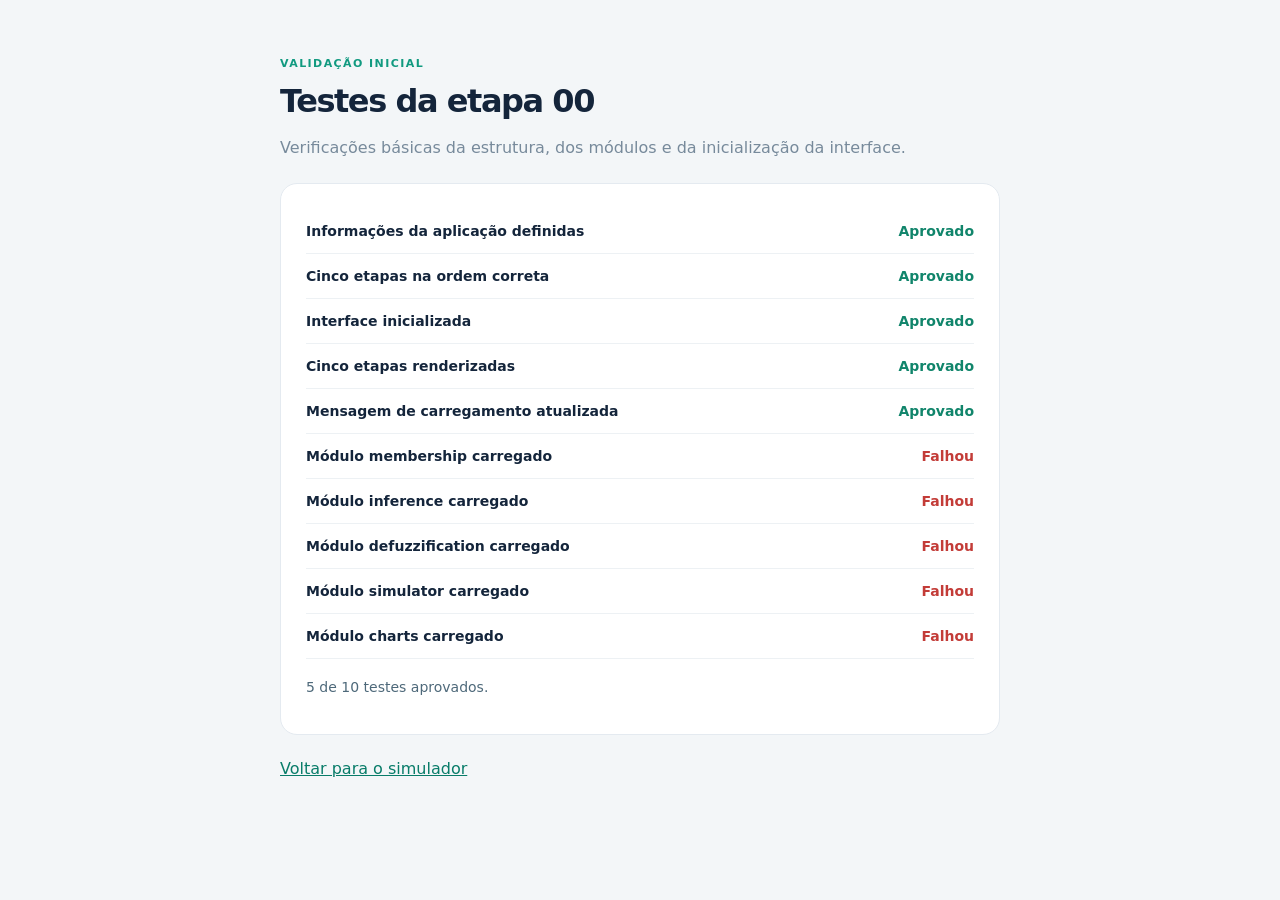
==== tests/index.html @ 95a12208 "Implementação etapas iniciais" ====
<!DOCTYPE html>
<html lang="pt-BR">
  <head>
    <meta charset="UTF-8" />
    <meta name="viewport" content="width=device-width, initial-scale=1.0" />
    <title>Testes | Simulador Fuzzy Mamdani</title>
    <link rel="stylesheet" href="../css/style.css" />
    <script type="module" src="./tests.js"></script>
    <style>
      .test-page { max-width: 760px; margin: 52px auto; padding: 0 20px; }
      .test-header { margin-bottom: 22px; }
      .test-header p { color: #778a9b; line-height: 1.6; }
      .test-result { display: flex; justify-content: space-between; align-items: center; gap: 14px; padding: 14px 0; border-bottom: 1px solid #edf1f4; font-size: 14px; }
      .test-result span { font-weight: 700; }
      .test-pass { color: #11856b; }
      .test-fail { color: #c33c38; }
      .test-summary { margin-top: 20px; color: #4e697a; font-size: 14px; }
    </style>
  </head>
  <body>
    <main class="test-page">
      <div class="test-header">
        <span class="section-kicker">Validação inicial</span>
        <h1 style="color:#14253b;font-size:32px;margin:12px 0">Testes da etapa 00</h1>
        <p>Verificações básicas da estrutura, dos módulos e da inicialização da interface.</p>
      </div>
      <section class="panel" aria-label="Resultados dos testes">
        <div id="test-results" aria-live="polite">Executando testes...</div>
        <p id="test-summary" class="test-summary"></p>
      </section>
      <p style="margin-top:24px"><a href="../index.html" style="color:#087c69">Voltar para o simulador</a></p>
    </main>
  </body>
</html>
---- css/style.css ----
:root {
  font-family: Inter, ui-sans-serif, system-ui, -apple-system, BlinkMacSystemFont, "Segoe UI", sans-serif;
  color: #14253b;
  background: #f3f6f8;
  font-synthesis: none;
  text-rendering: optimizeLegibility;
}

* { box-sizing: border-box; }
body { margin: 0; }

.app-shell {
  max-width: 1216px;
  min-height: 100vh;
  margin: 0 auto;
  padding: 0 32px;
}

.topbar, .brand, .section-heading, .panel-header, .footer {
  display: flex;
  align-items: center;
  justify-content: space-between;
}

.topbar { min-height: 94px; gap: 20px; }
.brand { justify-content: flex-start; gap: 12px; }
.brand-mark {
  width: 46px;
  height: 46px;
  display: grid;
  place-items: center;
  border-radius: 14px;
  background: #e0f5f0;
  color: #0a8c73;
}
.brand-mark svg { width: 26px; }
.brand-text { display: grid; gap: 2px; }
.brand-text strong { font-size: 17px; letter-spacing: -0.03em; }
.brand-text span, .course-label { color: #697c8e; font-size: 13px; }
.course-label { font-weight: 600; }
.course-label span { padding: 0 6px; }

.hero {
  display: grid;
  grid-template-columns: minmax(0, 1fr) 238px;
  gap: 40px;
  align-items: center;
  position: relative;
  overflow: hidden;
  padding: 53px 56px;
  border-radius: 22px;
  background: radial-gradient(circle at 80% 7%, #1d626d 0, transparent 42%), linear-gradient(125deg, #10273e, #17394b 65%, #1a5256);
  color: #fff;
}
.hero::after {
  content: "";
  position: absolute;
  width: 250px;
  height: 250px;
  border: 1px solid #ffffff13;
  border-radius: 50%;
  right: -72px;
  bottom: -168px;
  pointer-events: none;
}
.hero-content, .hero-status { position: relative; z-index: 1; }
.eyebrow, .section-kicker {
  font-size: 11px;
  font-weight: 800;
  letter-spacing: .13em;
  text-transform: uppercase;
}
.eyebrow { color: #75dbcb; }
h1 { max-width: 670px; margin: 18px 0 16px; font-size: clamp(28px, 3.5vw, 42px); font-weight: 750; line-height: 1.14; letter-spacing: -.045em; }
.hero-content > p { max-width: 650px; margin: 0; color: #c2d6de; font-size: 15px; line-height: 1.75; }
.hero-tags { display: flex; flex-wrap: wrap; gap: 10px; margin-top: 26px; }
.hero-tags span { border: 1px solid #ffffff2a; background: #ffffff0a; padding: 8px 12px; border-radius: 40px; font-size: 12px; font-weight: 600; }
.hero-status { display: grid; justify-items: start; gap: 5px; padding: 22px; border: 1px solid #ffffff35; border-radius: 17px; background: #ffffff0c; }
.status-caption { font-size: 11px; color: #d3e6e8; }
.status-number { font-size: 69px; line-height: 1.05; font-weight: 800; letter-spacing: -.08em; color: #7ae1c7; }
.hero-status strong { margin-top: 5px; font-size: 15px; }
.hero-status [data-app-status] { color: #c2d6de; font-size: 12px; }
.is-ready [data-app-status] { color: #90e7bf; }

.section-block { margin-top: 43px; }
.section-heading { align-items: end; gap: 20px; margin-bottom: 20px; }
.section-kicker { color: #119a80; }
h2 { margin: 5px 0 0; font-size: 22px; line-height: 1.25; letter-spacing: -.035em; }
.section-heading p { color: #778a9b; margin: 0 0 2px; font-size: 13px; }
.workflow-grid { display: grid; grid-template-columns: repeat(5, minmax(0, 1fr)); gap: 12px; padding: 0; margin: 0; list-style: none; }
.workflow-item { min-height: 111px; padding: 17px; border: 1px solid #e4eaf0; border-radius: 14px; background: #fff; }
.workflow-number { display: inline-flex; width: 26px; height: 26px; align-items: center; justify-content: center; border-radius: 8px; background: #e4f6f1; color: #06846b; font-size: 12px; font-weight: 800; }
.workflow-item strong { display: block; margin-top: 14px; font-size: 13px; }

.workspace-grid { display: grid; grid-template-columns: 1fr 1fr; gap: 18px; margin: 28px 0 36px; }
.panel { min-width: 0; padding: 25px; border: 1px solid #e4eaf0; border-radius: 17px; background: #fff; }
.panel-header { justify-content: flex-start; gap: 13px; }
.panel-icon { display: grid; width: 39px; height: 39px; place-items: center; border-radius: 12px; background: #f1f5f8; color: #637f91; font-size: 12px; font-weight: 800; }
.panel h2 { margin: 0; font-size: 17px; }
.panel-header p { margin: 4px 0 0; font-size: 12px; color: #8191a0; }
.placeholder-list { margin-top: 25px; }
.placeholder-row { display: flex; justify-content: space-between; gap: 16px; padding: 13px 0; border-bottom: 1px solid #eef1f4; font-size: 13px; }
.placeholder-row strong { font-weight: 650; }
.placeholder-row span { color: #7b8b9b; text-align: right; }
.panel-note { margin: 19px 0 0; color: #8593a0; font-size: 12px; line-height: 1.6; }
.empty-state { display: grid; align-content: center; justify-items: center; text-align: center; min-height: 218px; padding: 20px; background: #f8fafb; border: 1px dashed #d6e1e8; border-radius: 12px; margin-top: 24px; }
.empty-state-symbol { display: grid; place-items: center; width: 50px; height: 50px; margin-bottom: 10px; border-radius: 50%; background: #dff3f0; color: #0f9681; font-size: 36px; line-height: 1; }
.empty-state strong { font-size: 14px; }
.empty-state p { max-width: 290px; margin: 8px 0 0; font-size: 12px; line-height: 1.7; color: #7b8b9b; }
.panel-results { grid-column: 1 / -1; }
.result-placeholder { display: flex; align-items: center; gap: 20px; padding: 17px 3px 3px; color: #8593a0; font-size: 13px; }
.result-dash { font-size: 42px; color: #9db1bd; line-height: 1; }
.footer { border-top: 1px solid #e1e8ee; gap: 20px; padding: 22px 0 28px; color: #8b9ba8; font-size: 12px; }

@media (max-width: 900px) {
  .hero { grid-template-columns: 1fr; gap: 25px; padding: 36px; }
  .hero-status { width: min(100%, 280px); }
  .status-number { font-size: 52px; }
  .workflow-grid { grid-template-columns: repeat(3, minmax(0, 1fr)); }
}

@media (max-width: 620px) {
  .app-shell { padding: 0 16px; }
  .topbar { min-height: 78px; }
  .course-label { display: none; }
  .hero { padding: 29px 23px; border-radius: 17px; }
  .section-heading { align-items: start; flex-direction: column; gap: 8px; }
  .workflow-grid { grid-template-columns: repeat(2, minmax(0, 1fr)); }
  .workspace-grid { grid-template-columns: 1fr; }
  .panel-results { grid-column: auto; }
  .footer { flex-direction: column; align-items: flex-start; gap: 6px; }
}
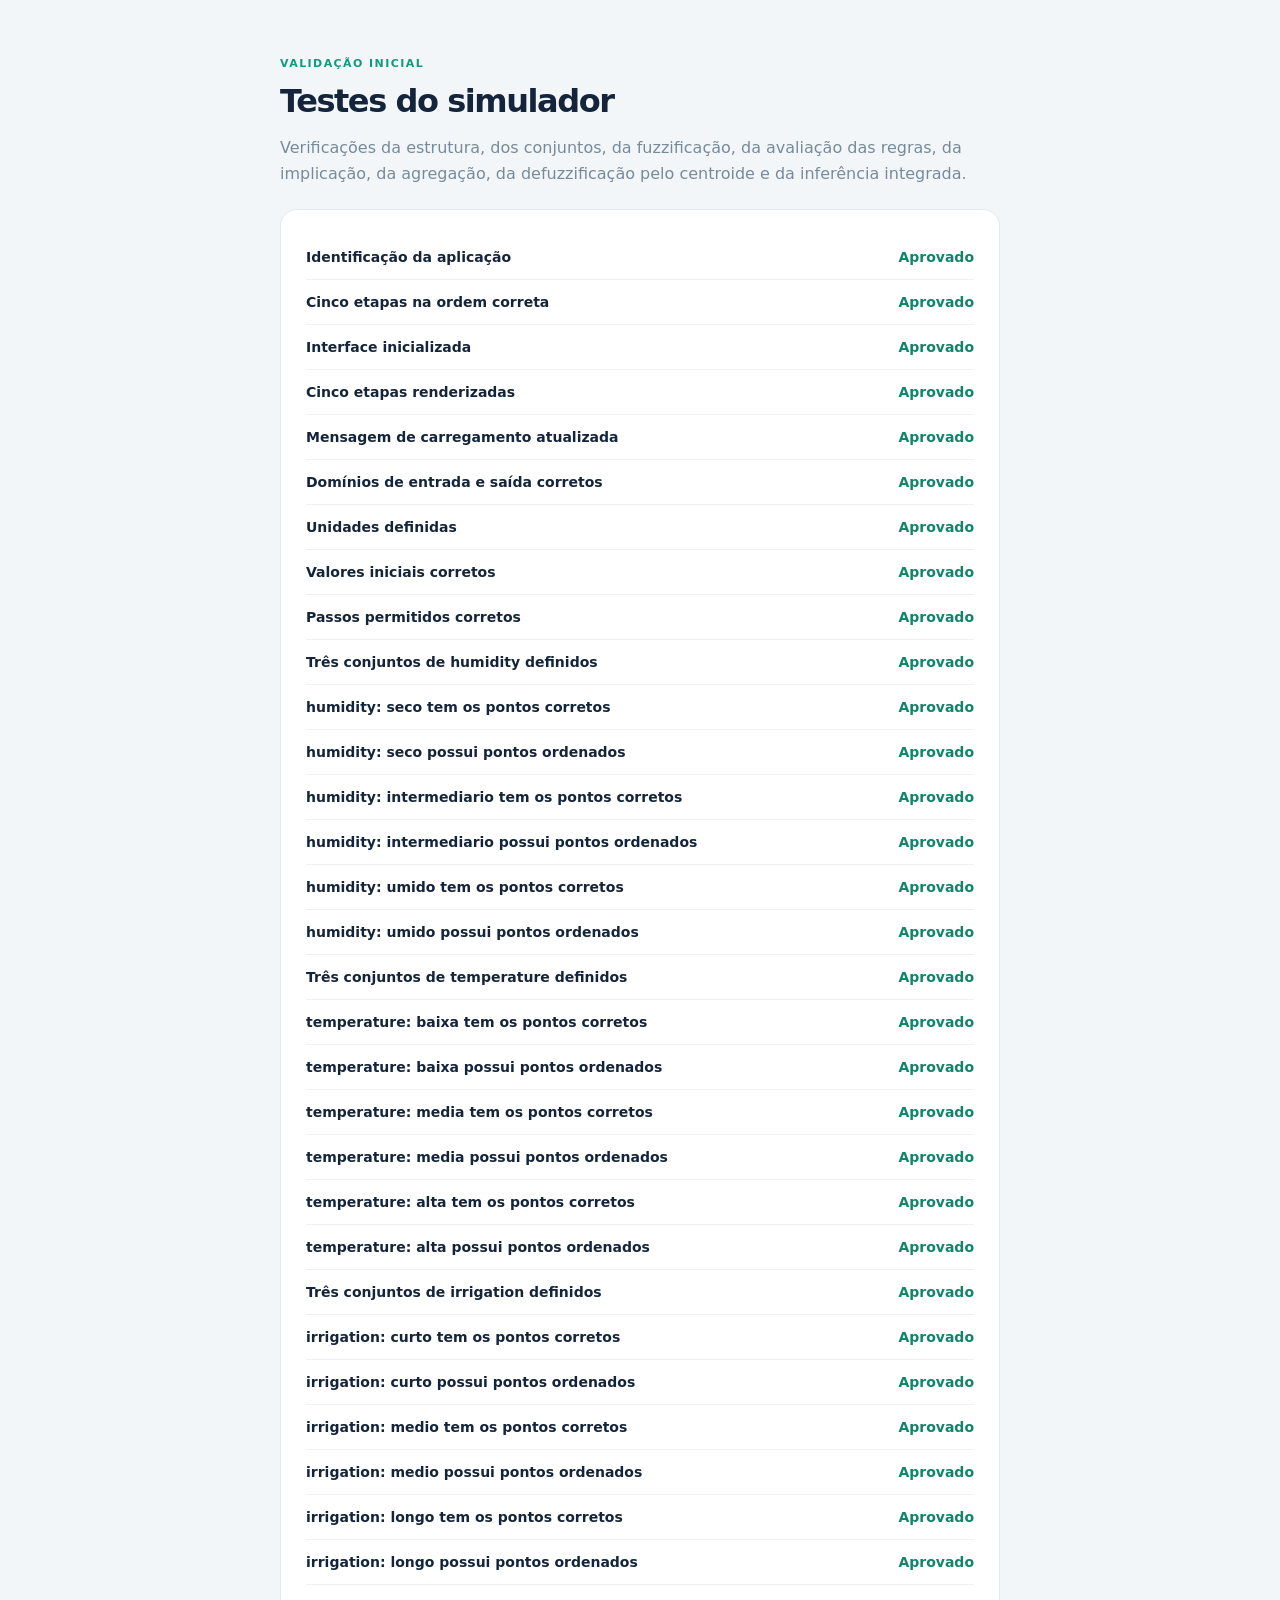
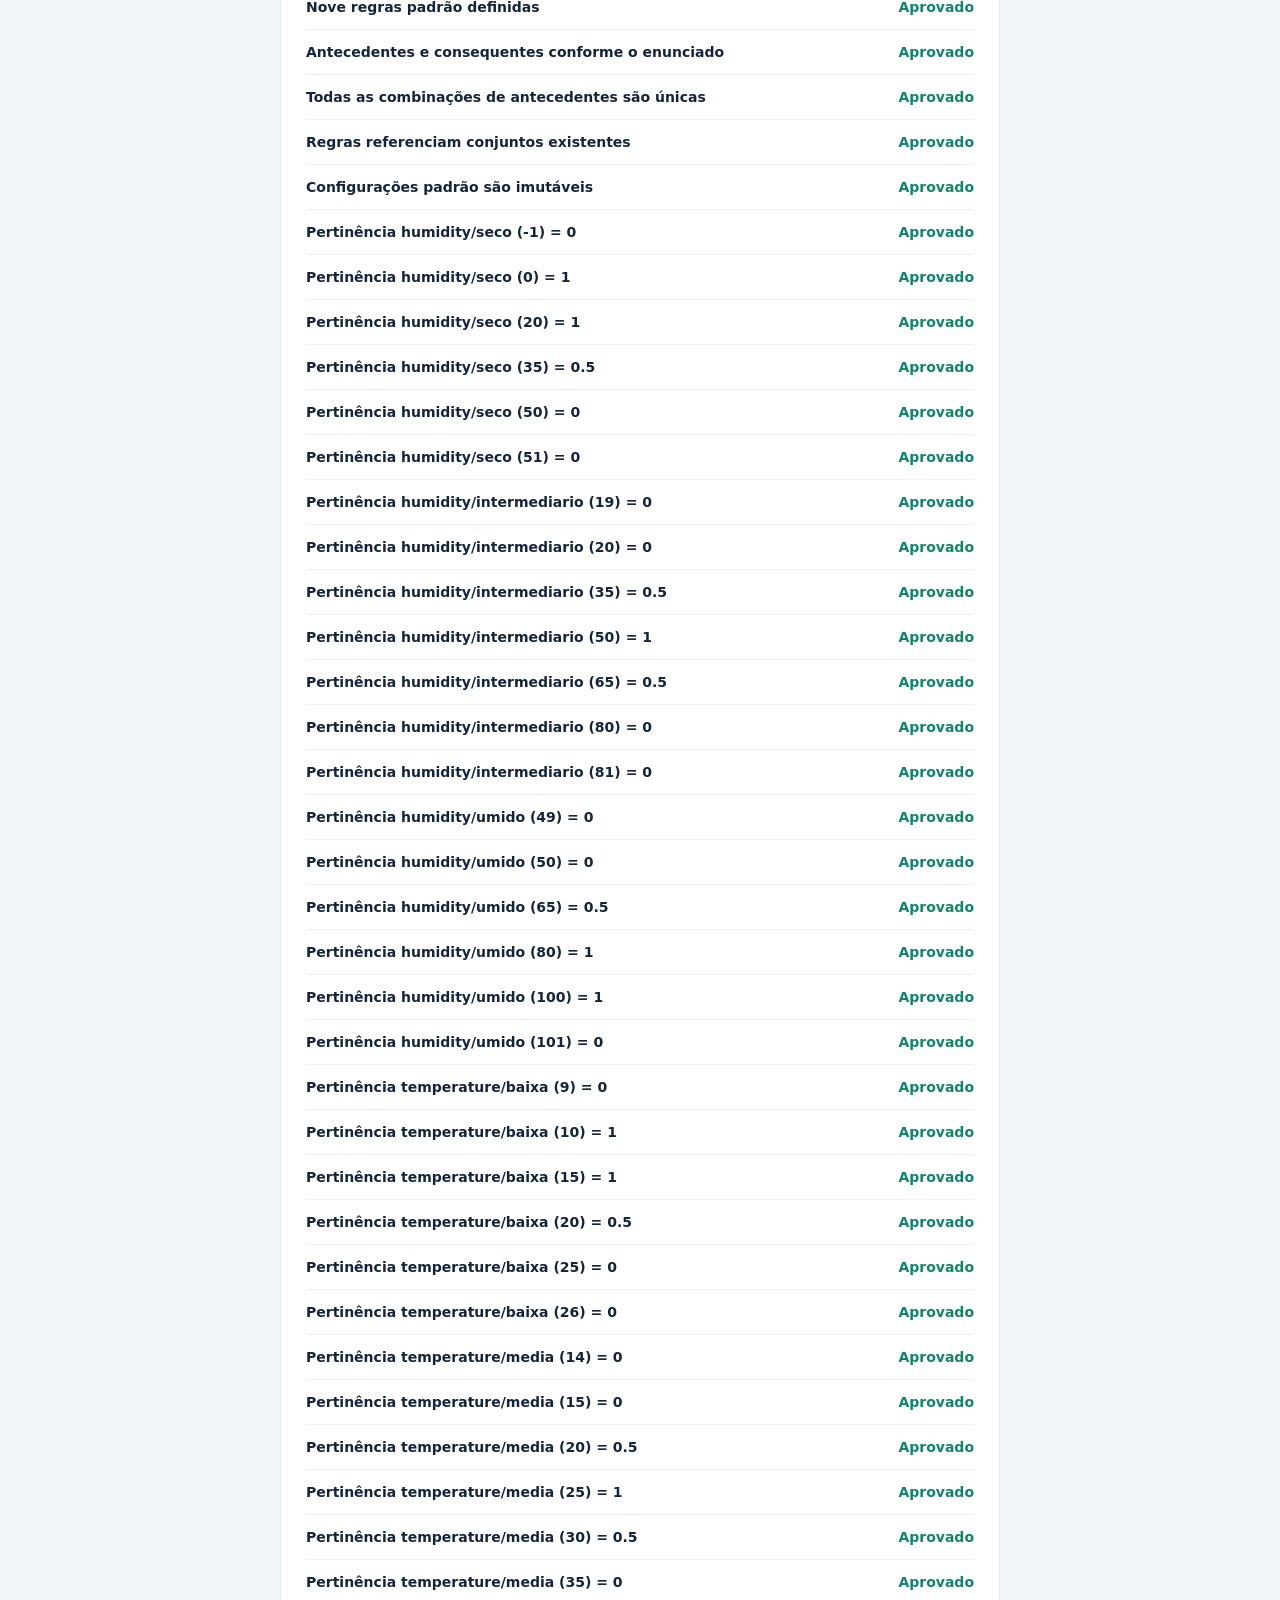
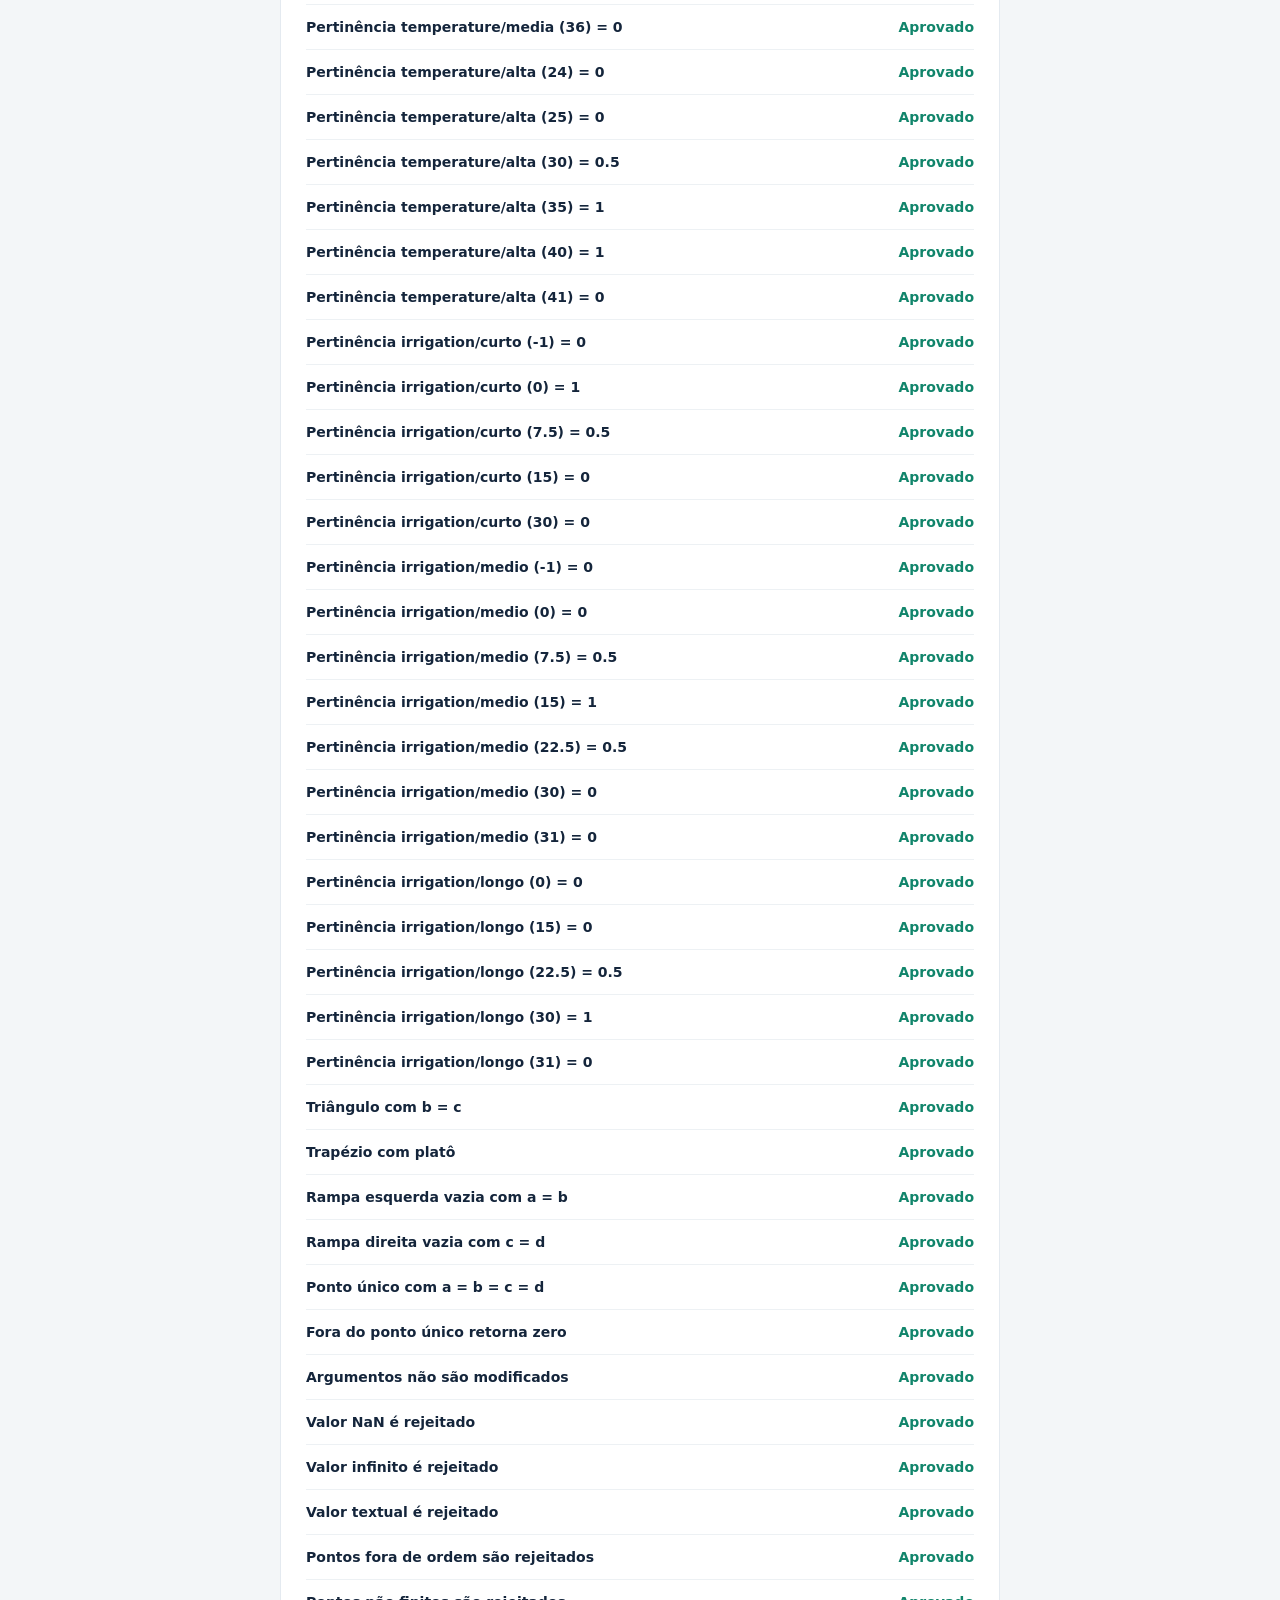
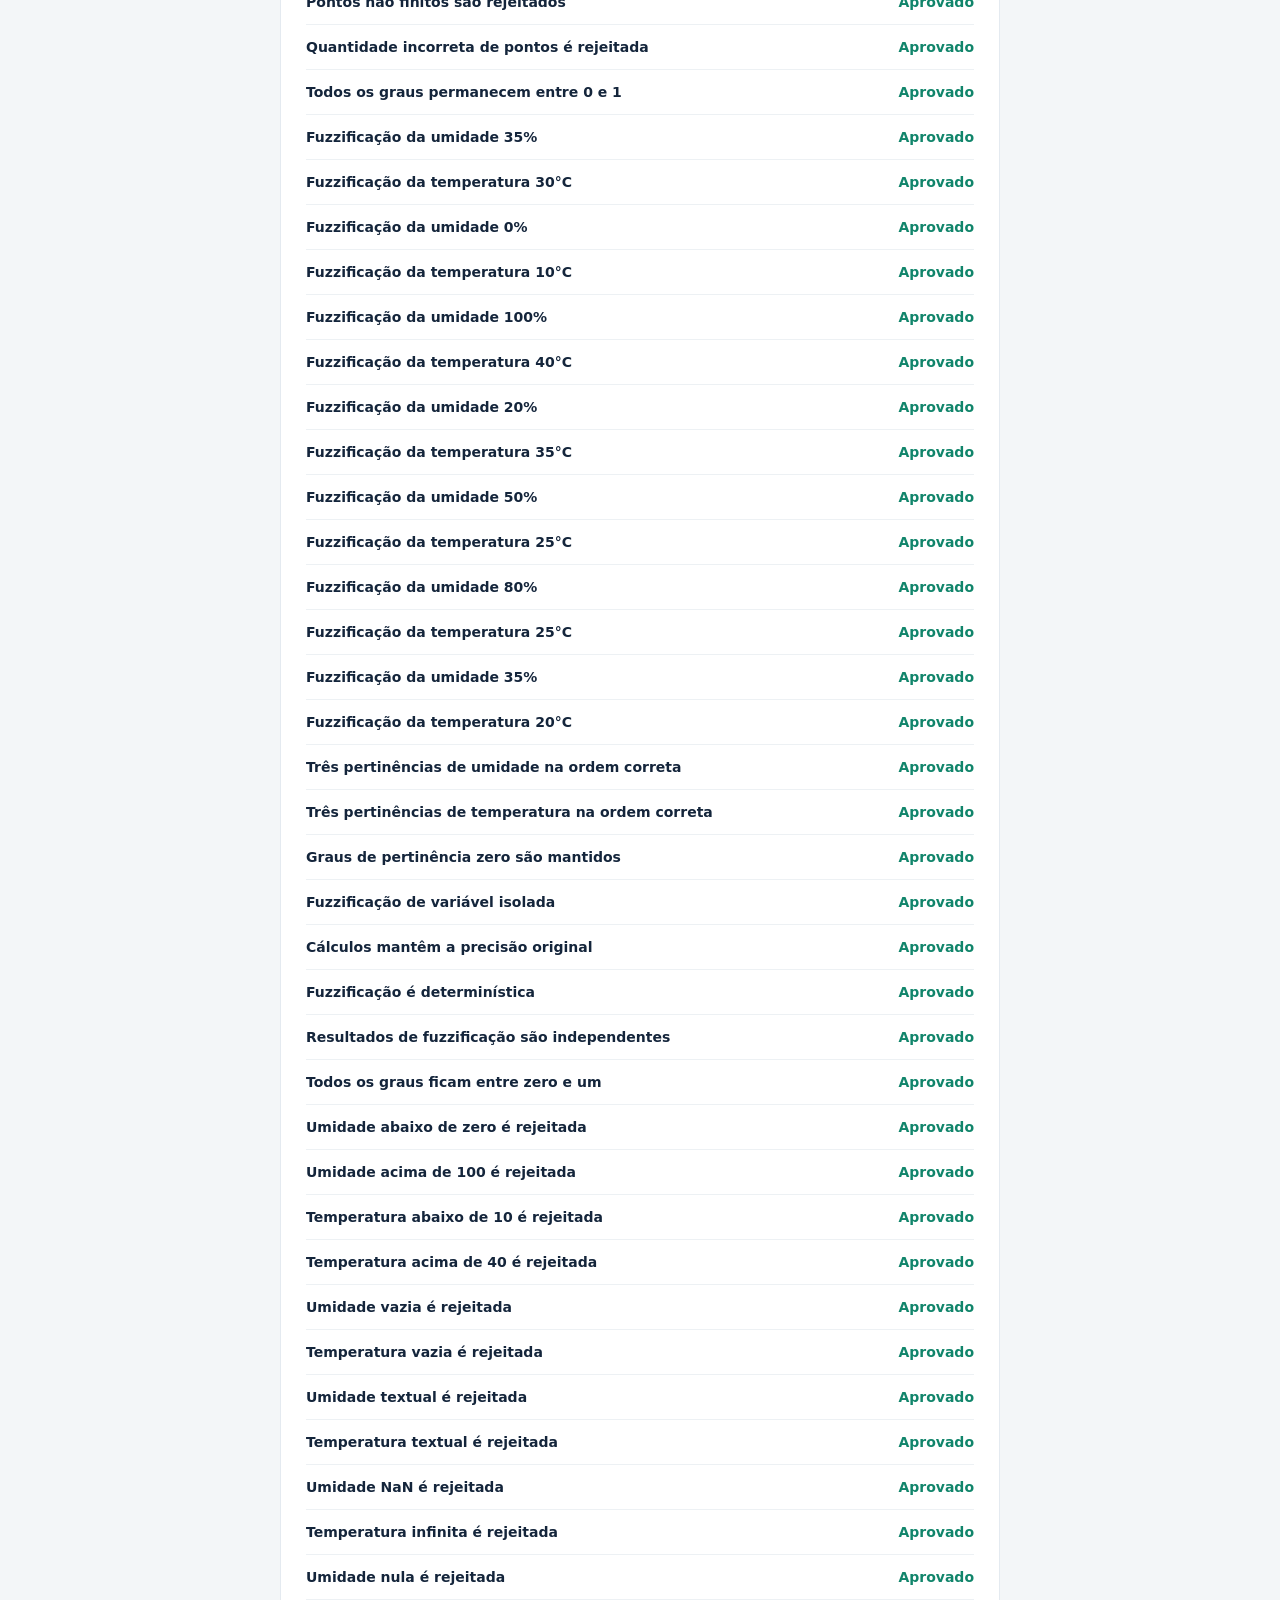
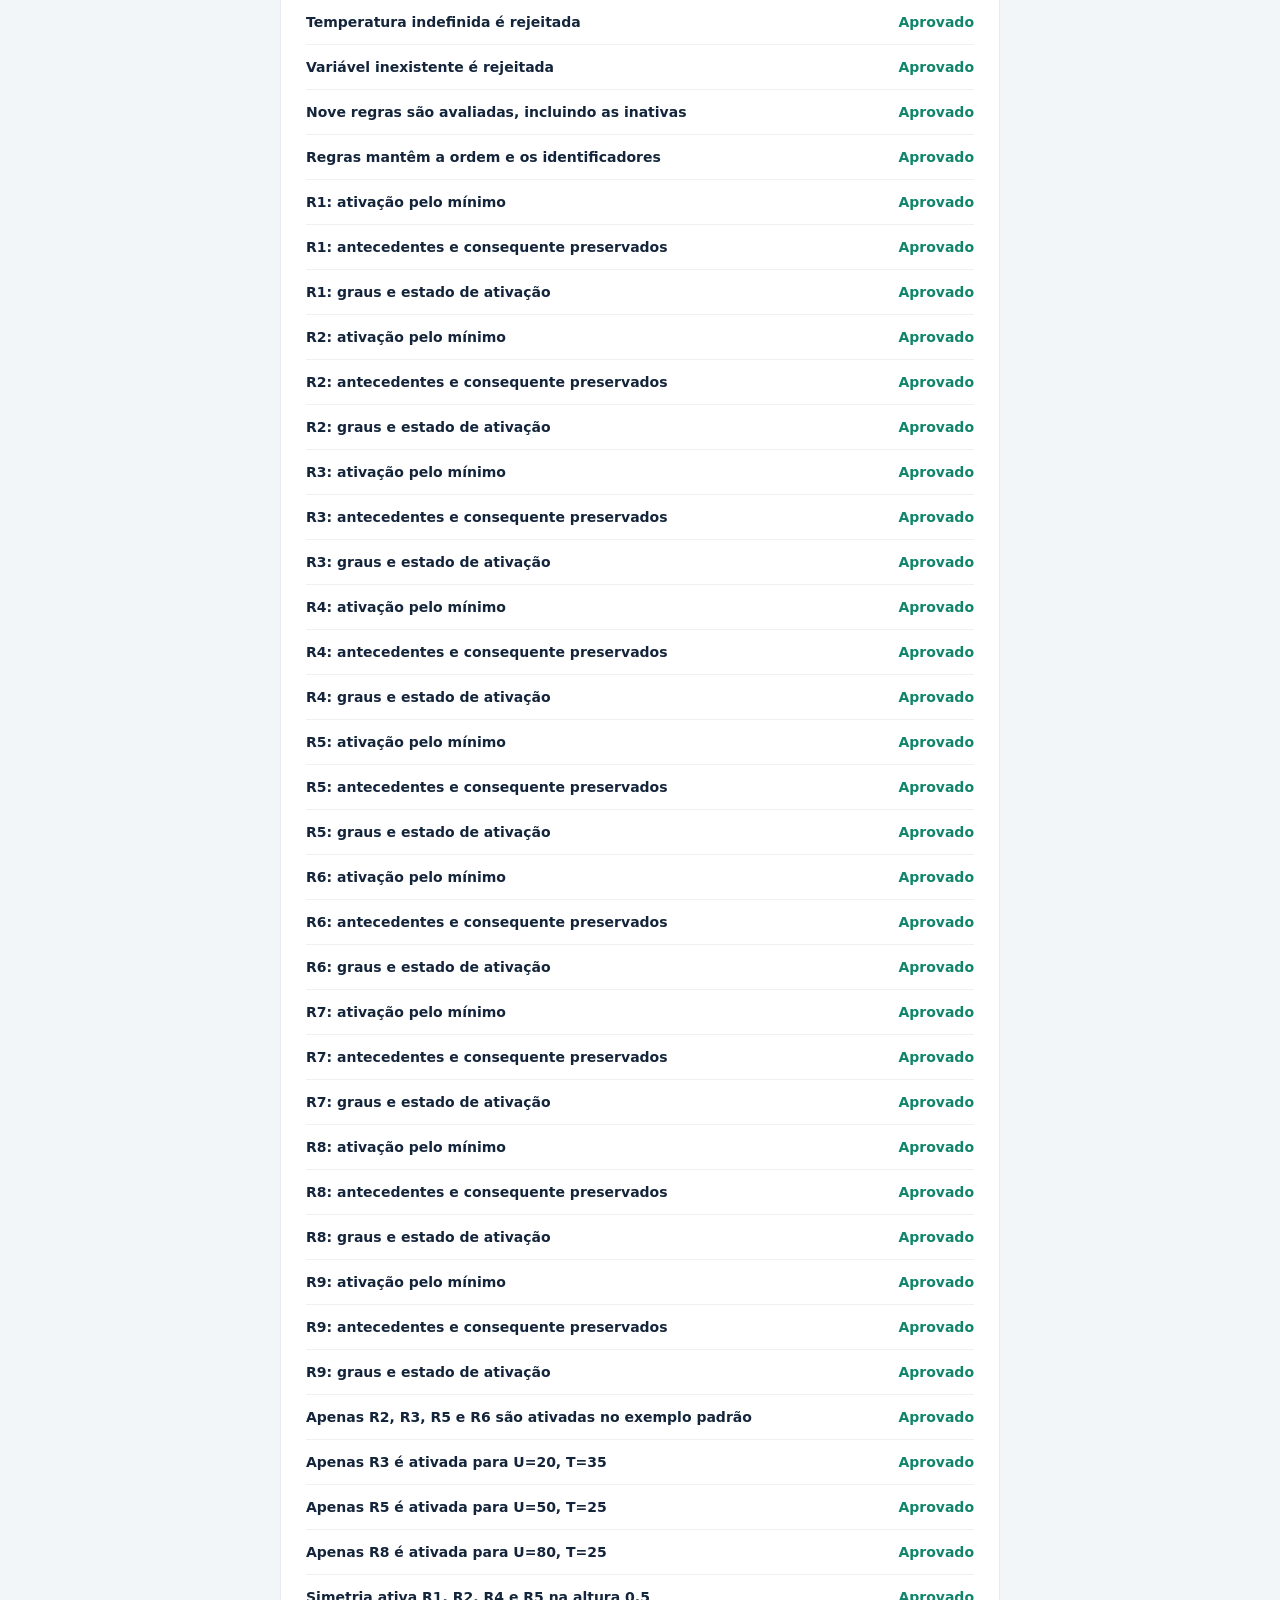
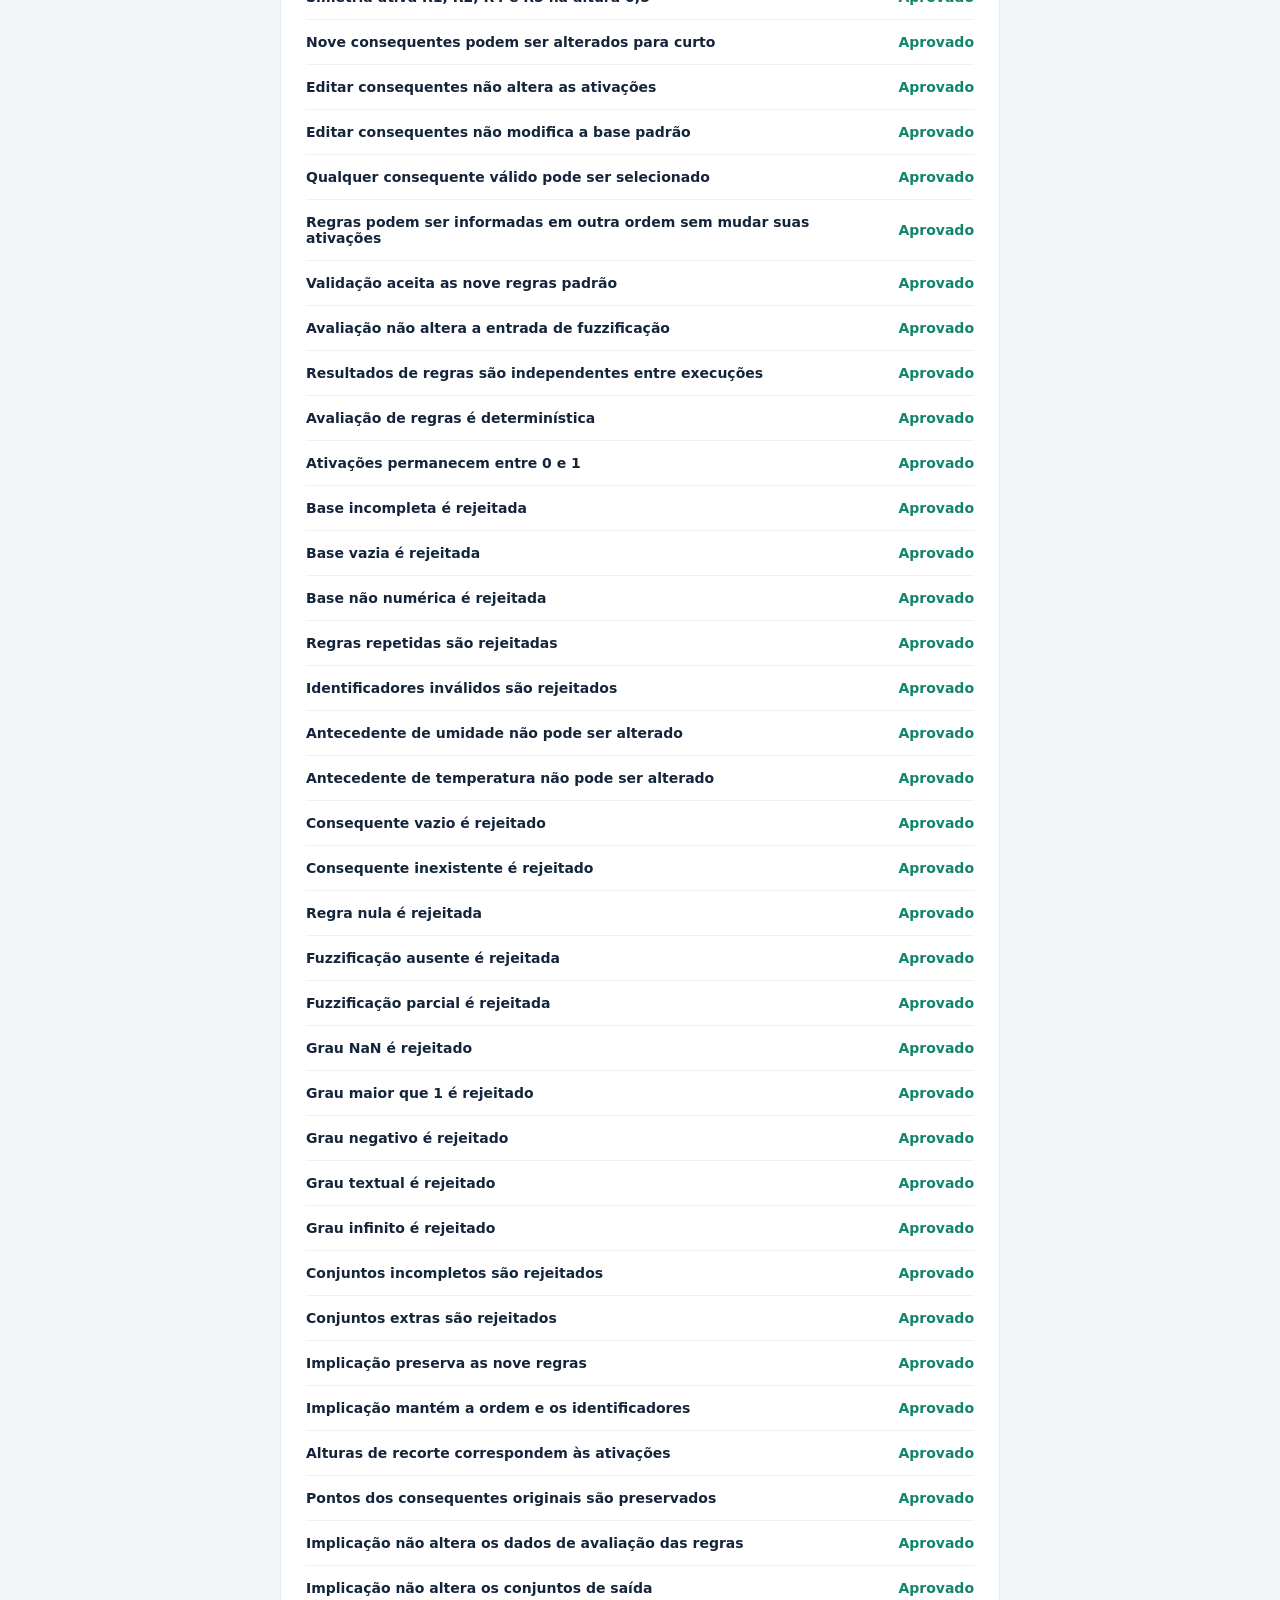
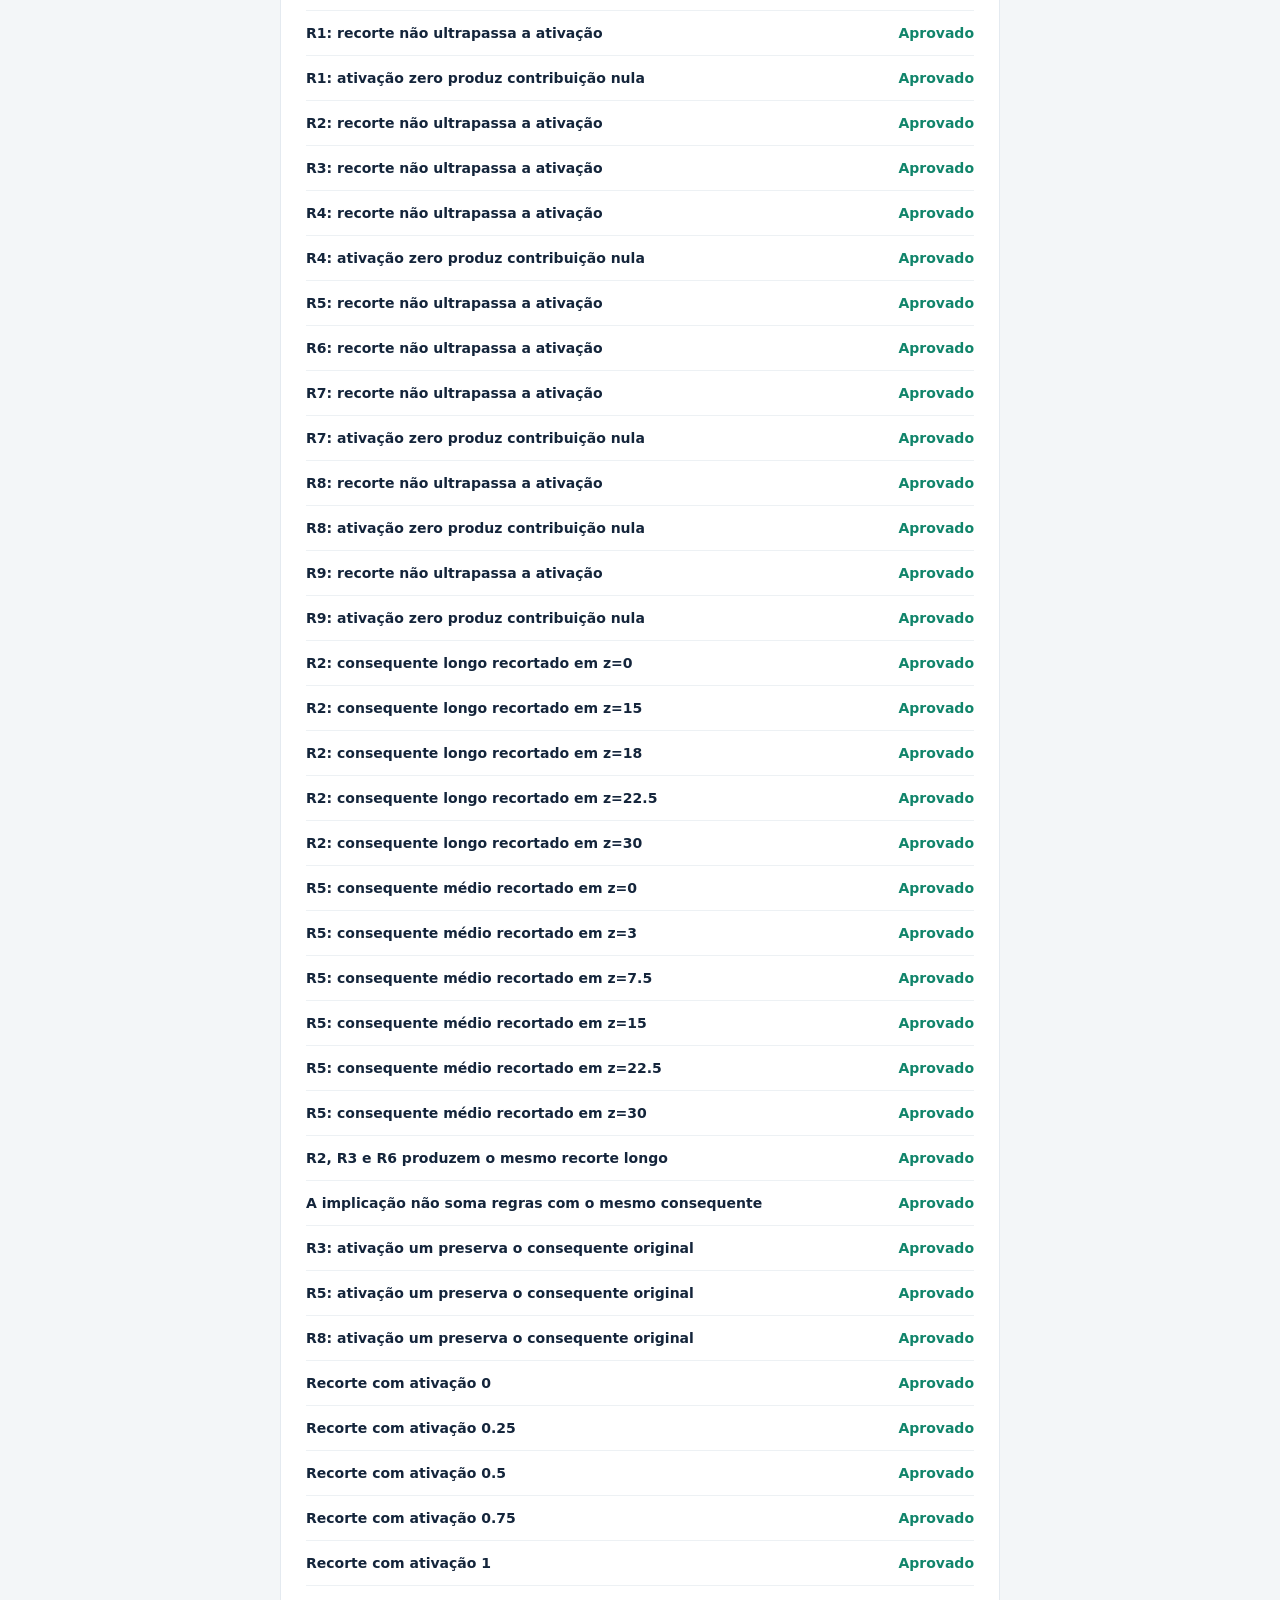
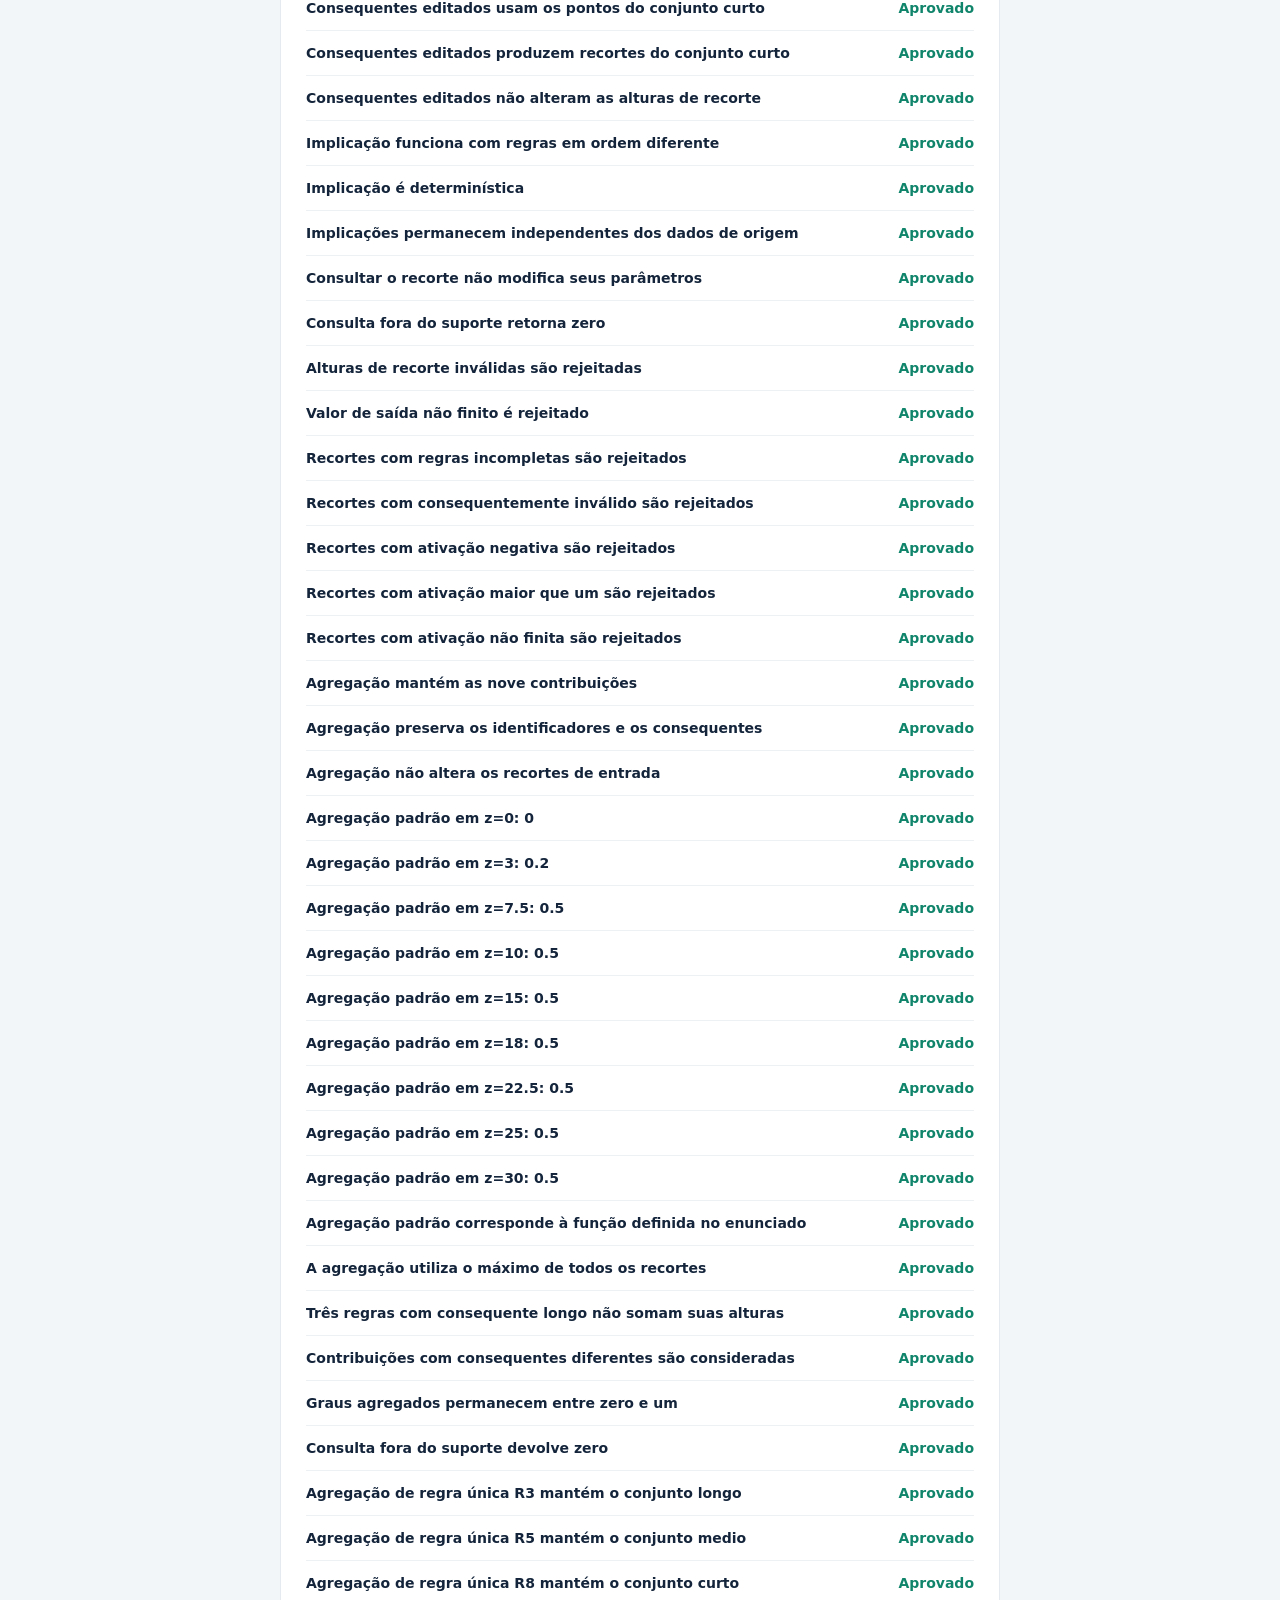
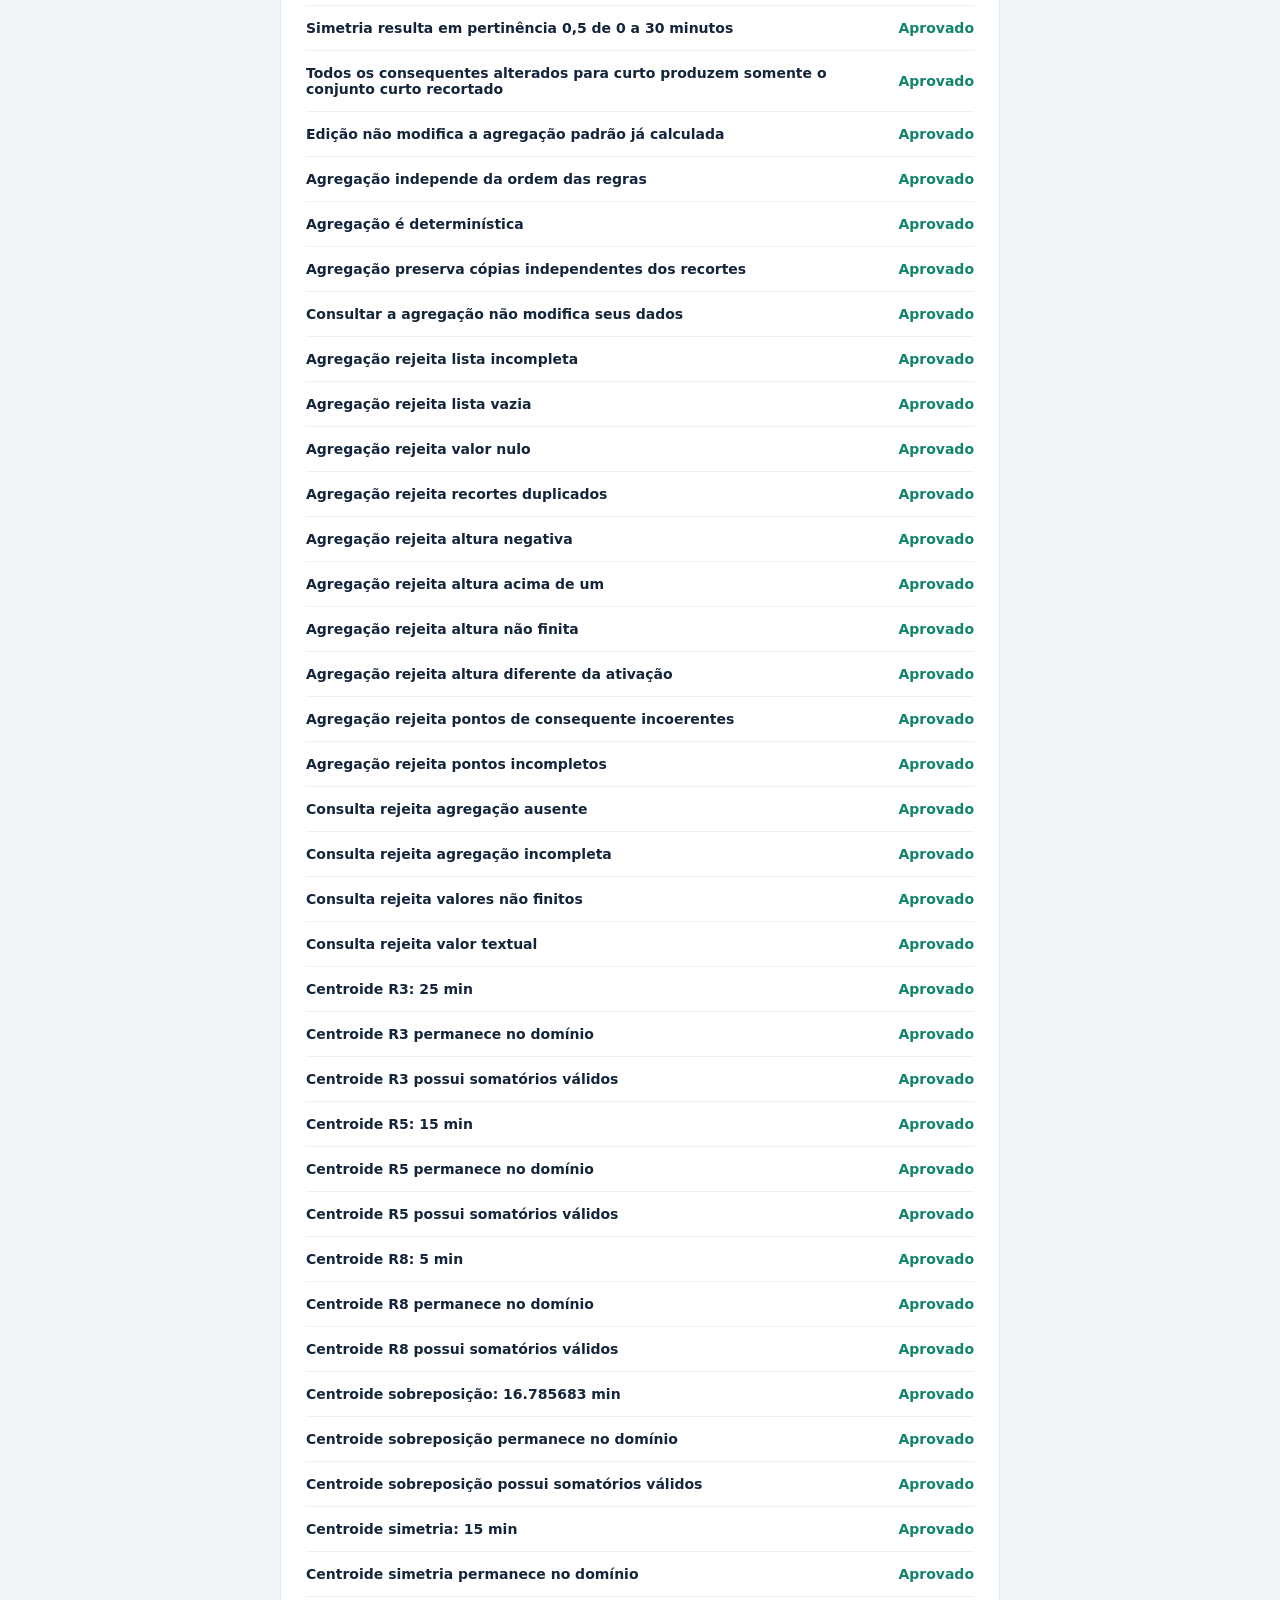
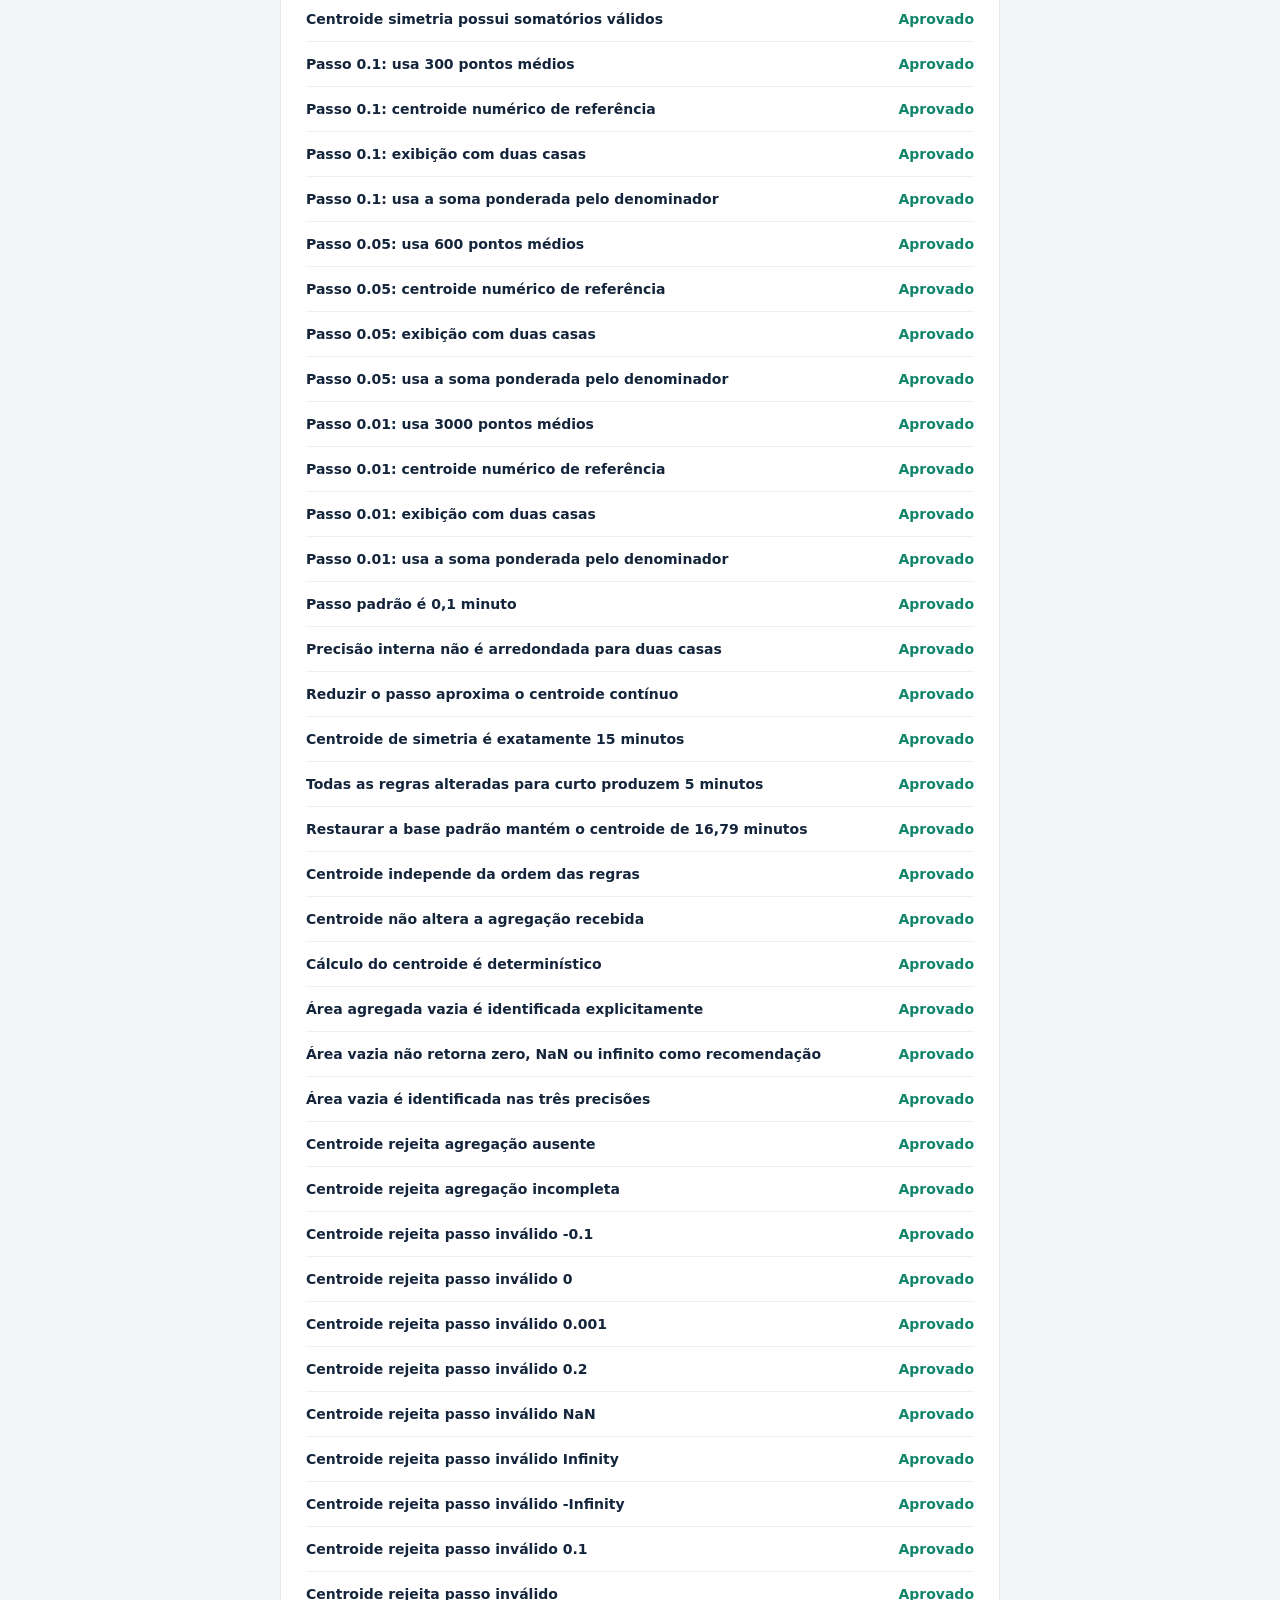
==== commit ccb78b47: "Implementação do motot de inferência Fuzzy Mamdani" ====
--- a/tests/index.html
+++ b/tests/index.html
@@ -1,3 +1,4 @@
+
 <!DOCTYPE html>
 <html lang="pt-BR">
   <head>
@@ -21,8 +22,8 @@
     <main class="test-page">
       <div class="test-header">
         <span class="section-kicker">Validação inicial</span>
-        <h1 style="color:#14253b;font-size:32px;margin:12px 0">Testes da etapa 00</h1>
-        <p>Verificações básicas da estrutura, dos módulos e da inicialização da interface.</p>
+        <h1 style="color:#14253b;font-size:32px;margin:12px 0">Testes do simulador</h1>
+        <p>Verificações da estrutura, dos conjuntos, da fuzzificação, da avaliação das regras, da implicação, da agregação, da defuzzificação pelo centroide e da inferência integrada.</p>
       </div>
       <section class="panel" aria-label="Resultados dos testes">
         <div id="test-results" aria-live="polite">Executando testes...</div>
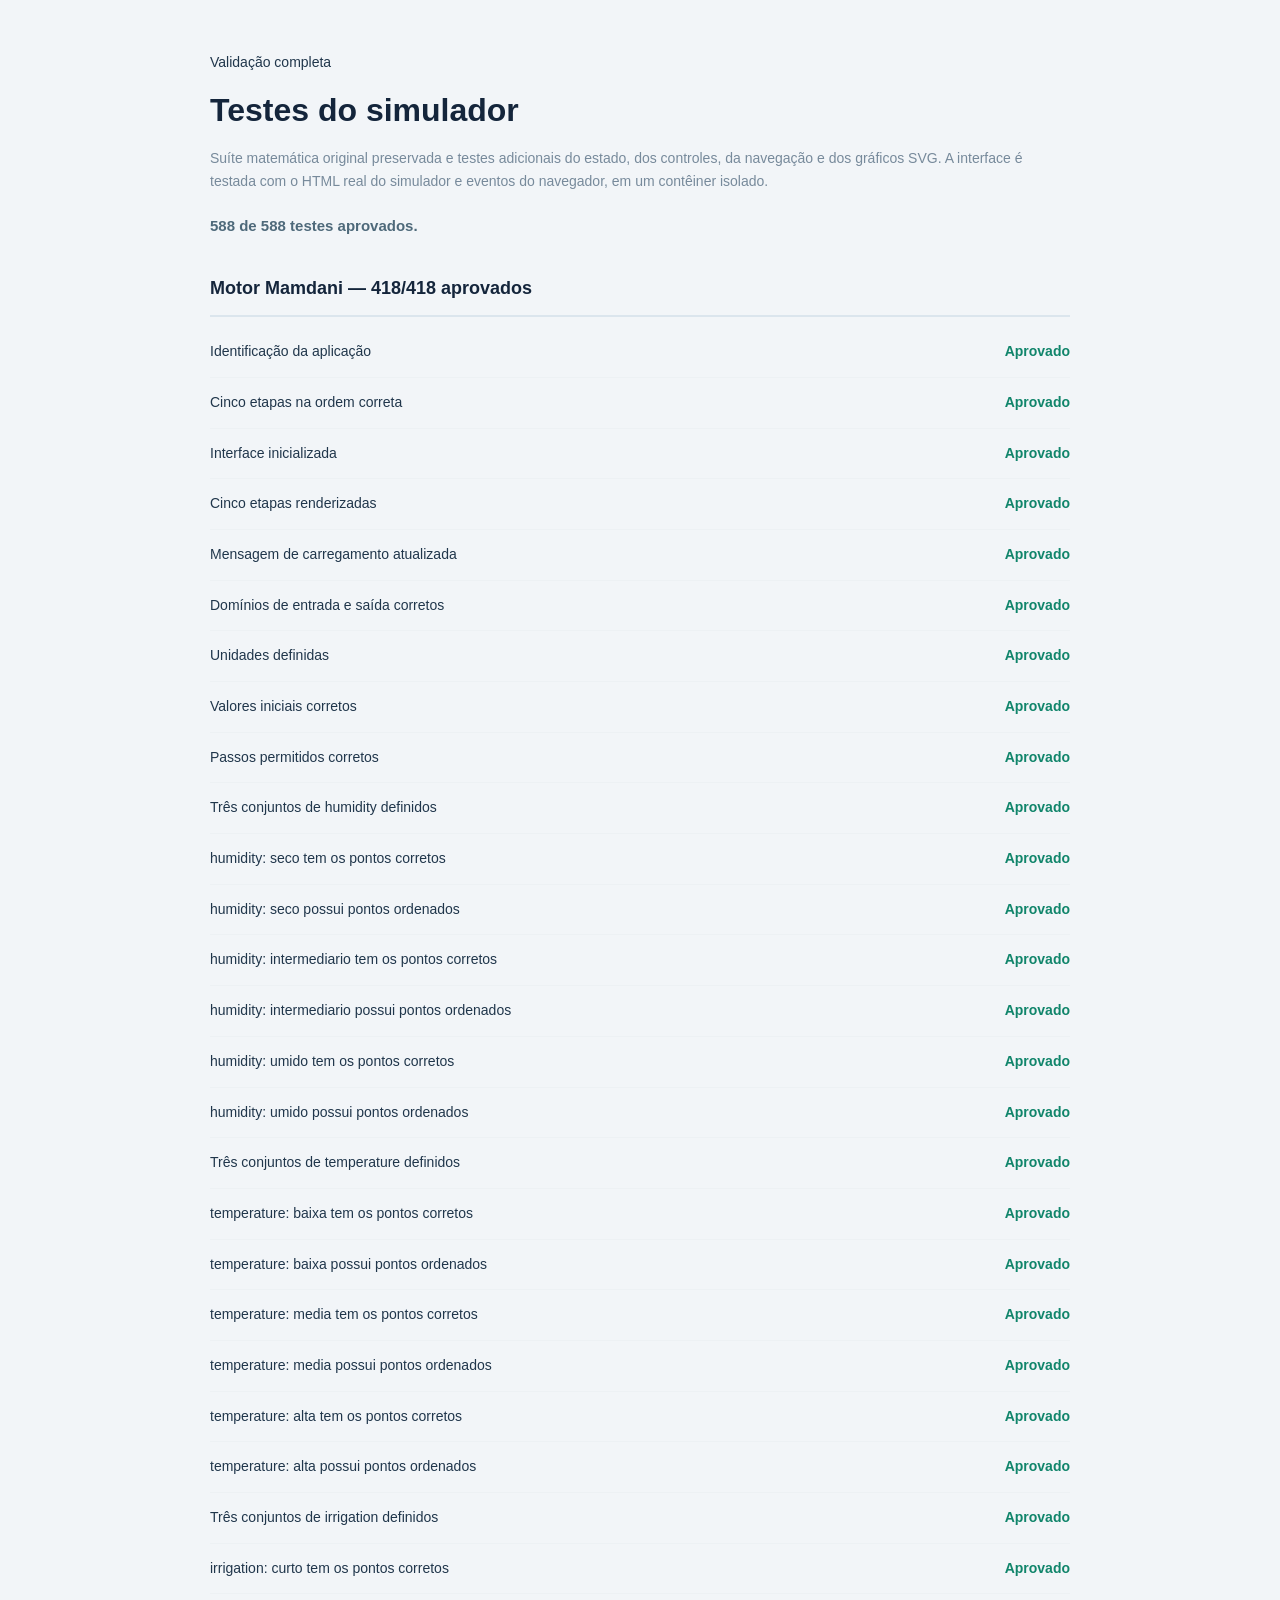
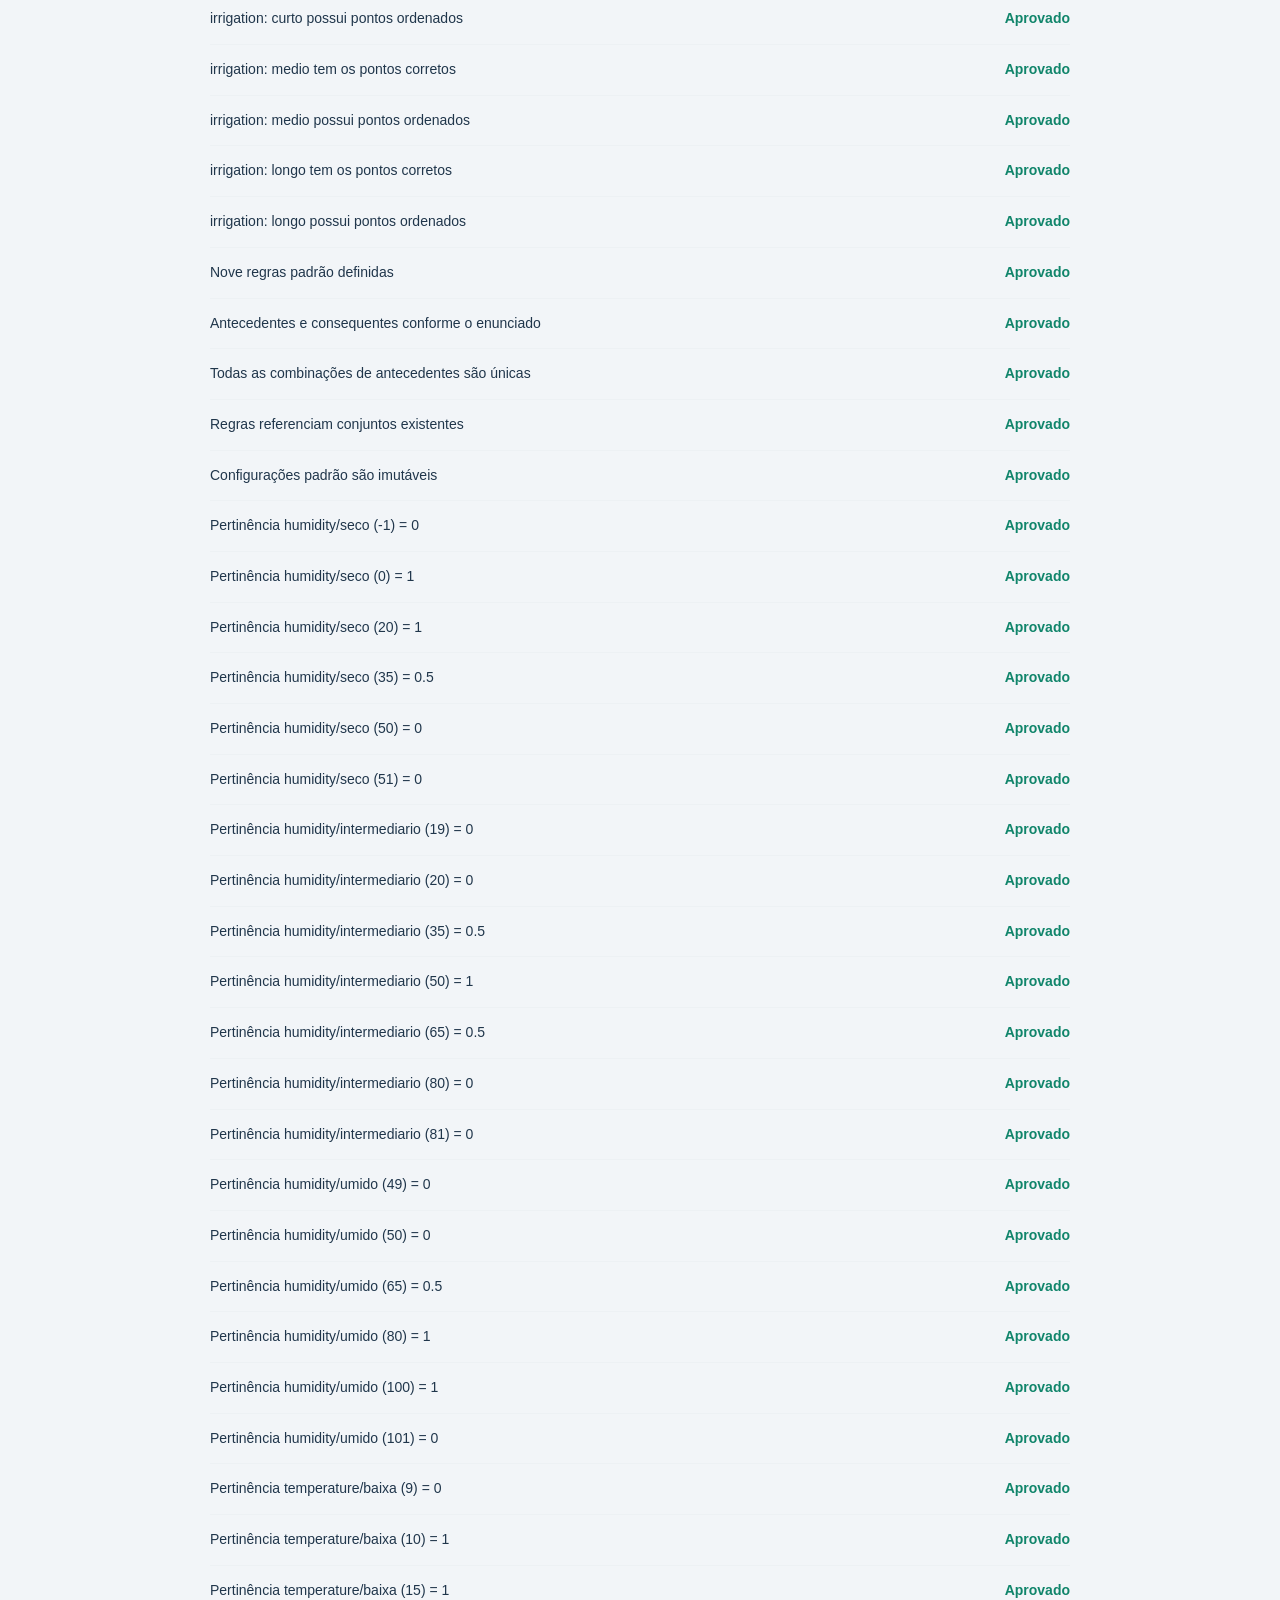
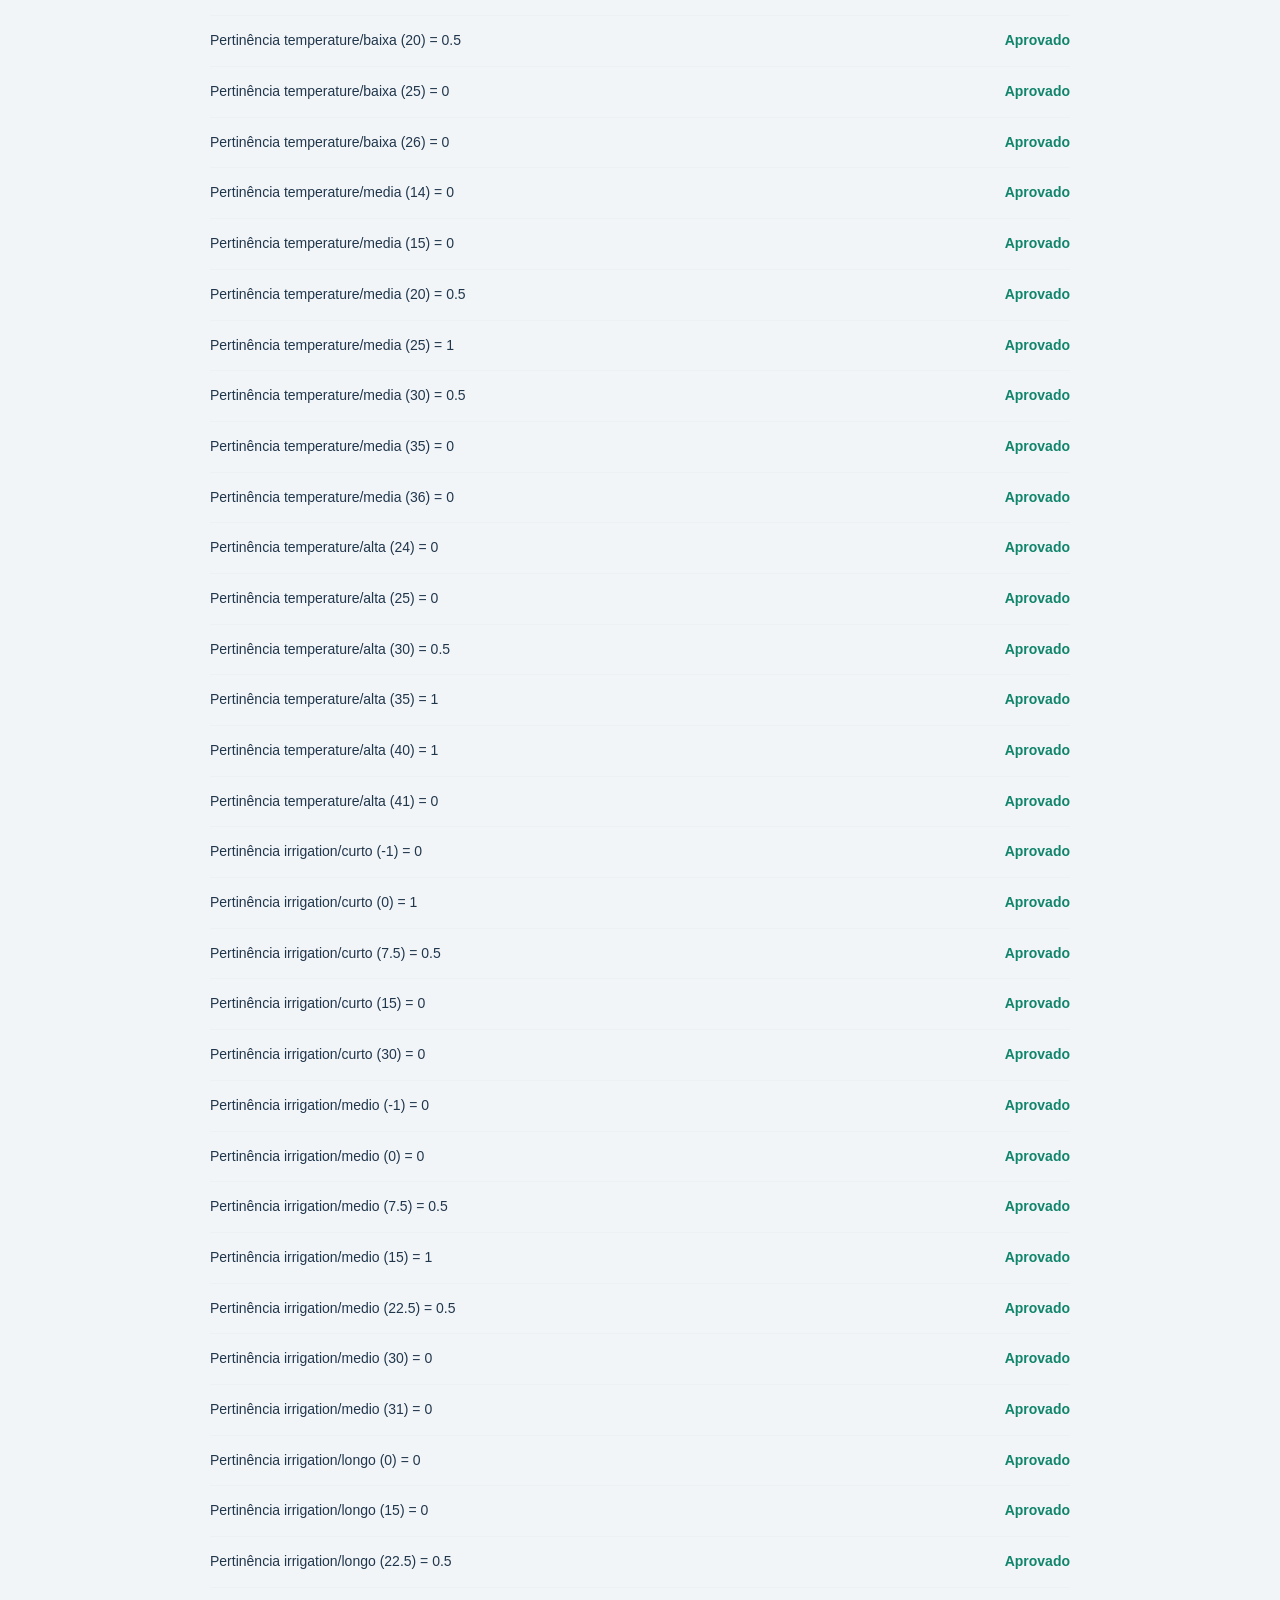
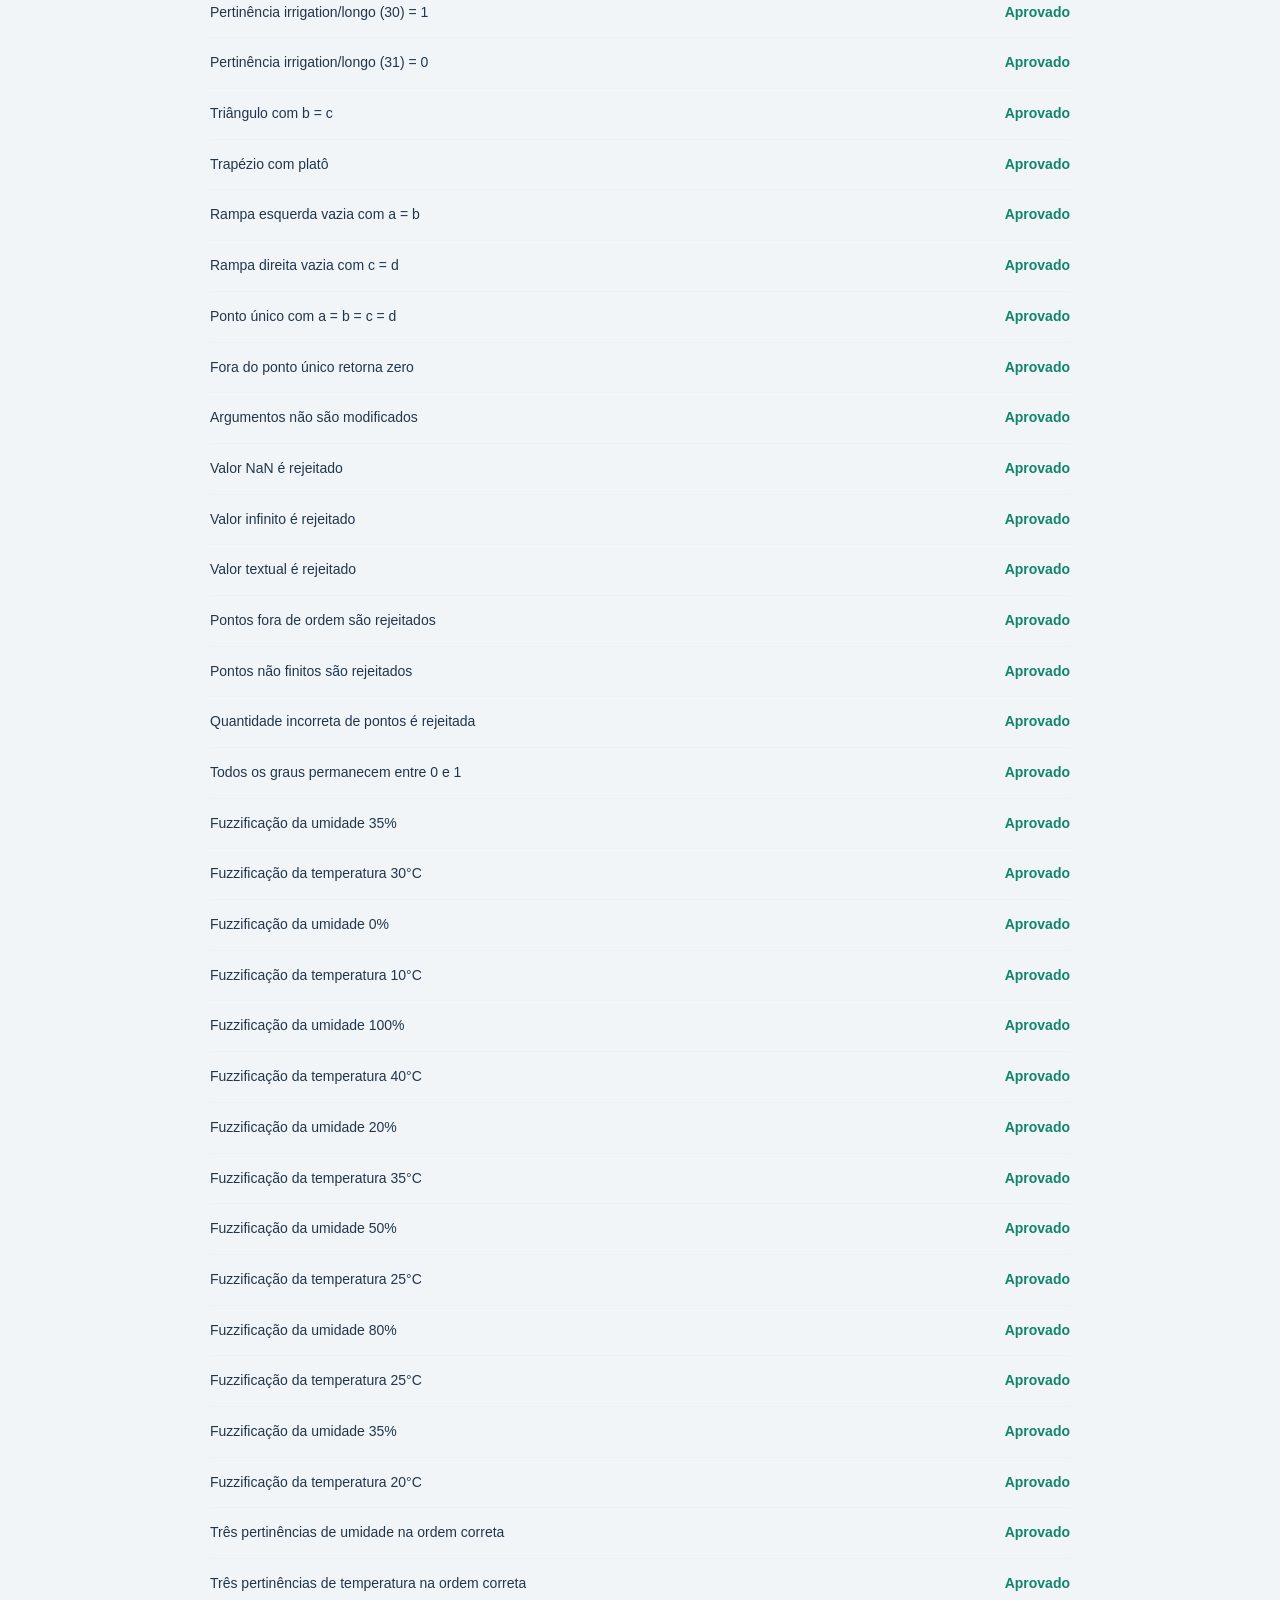
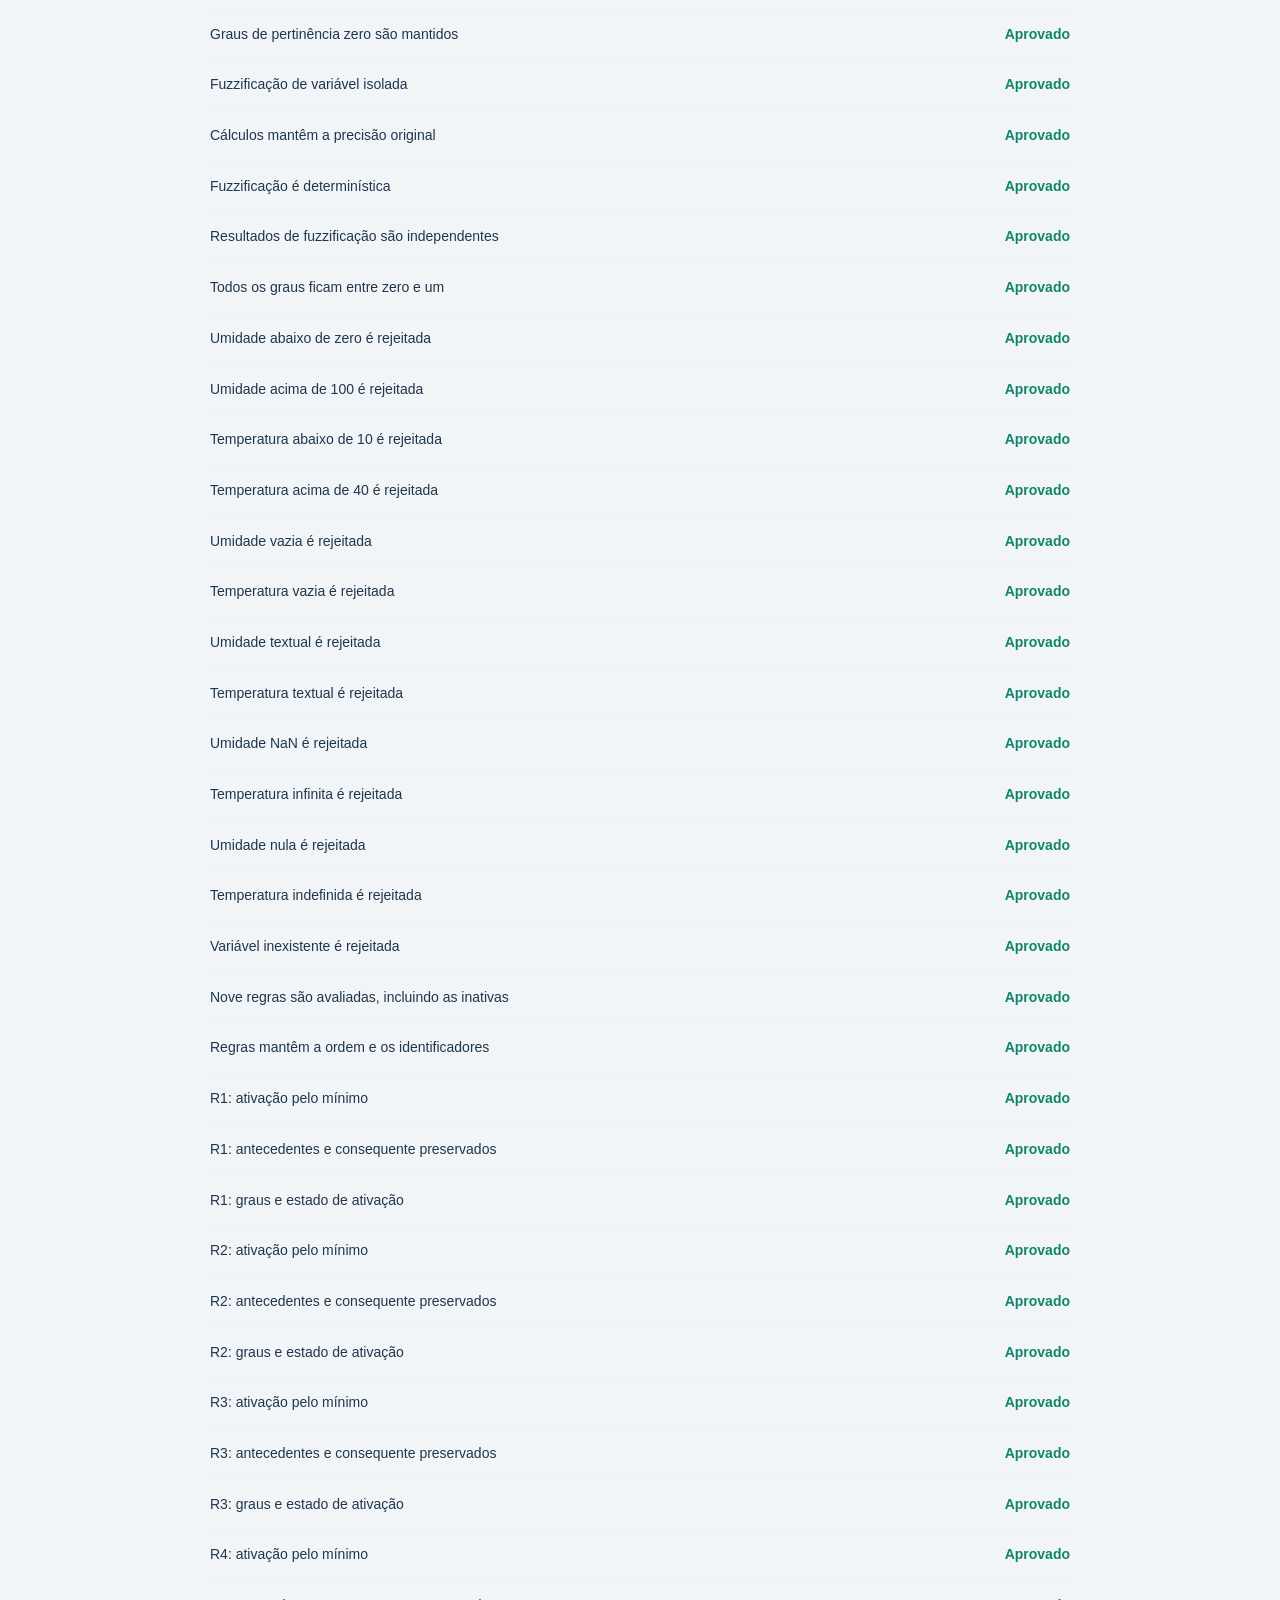
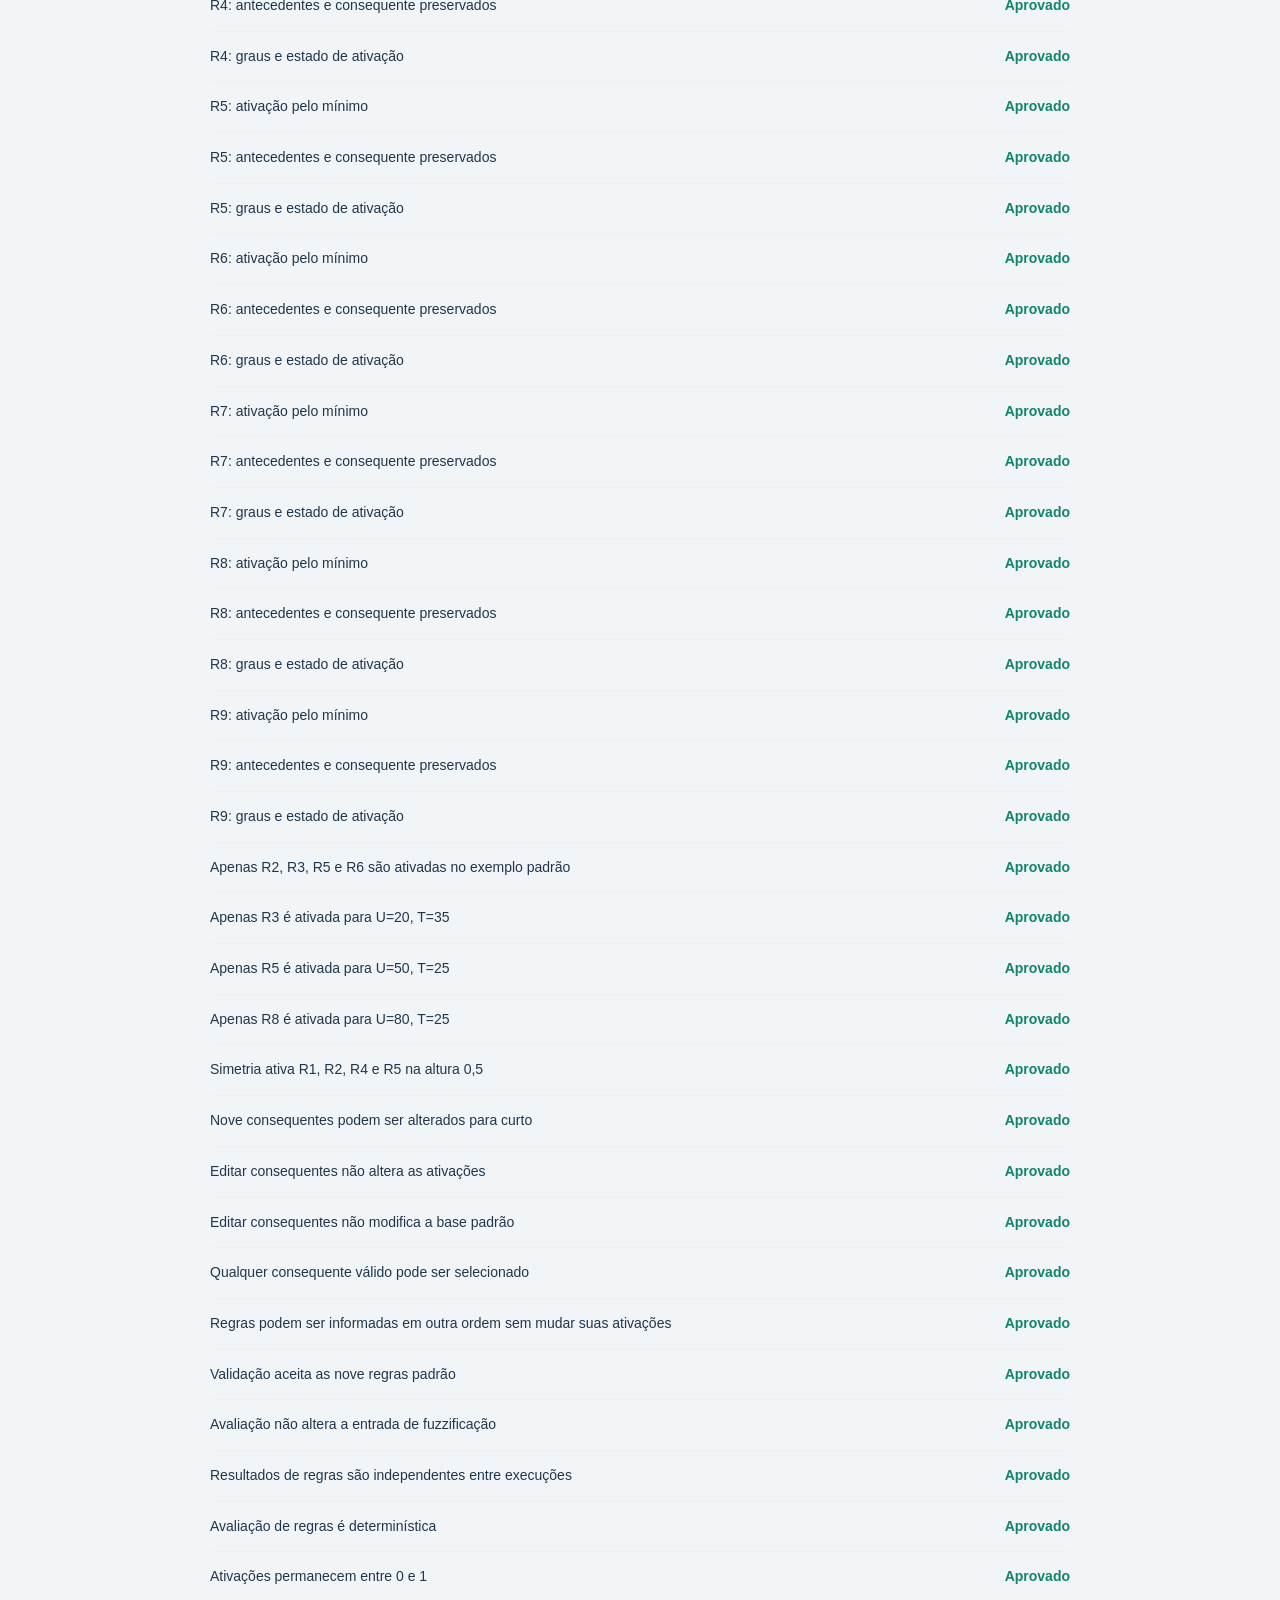
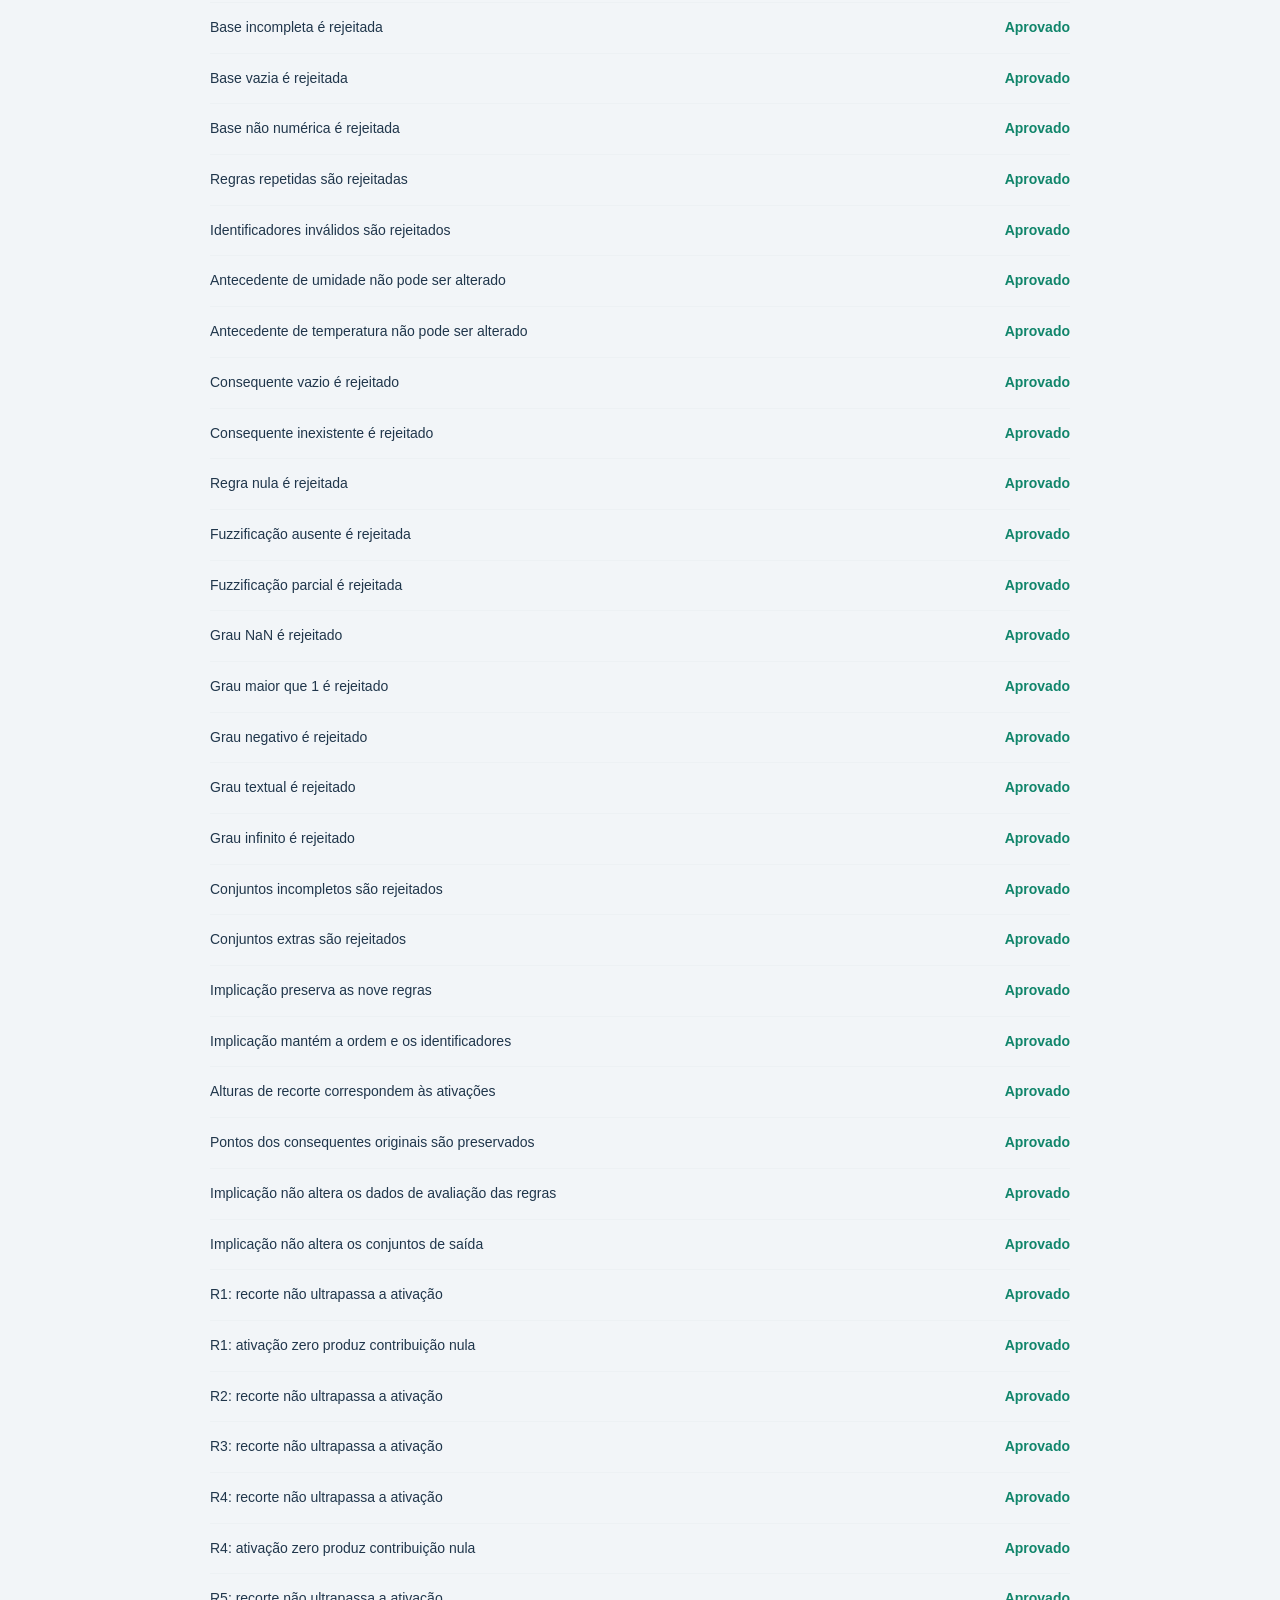
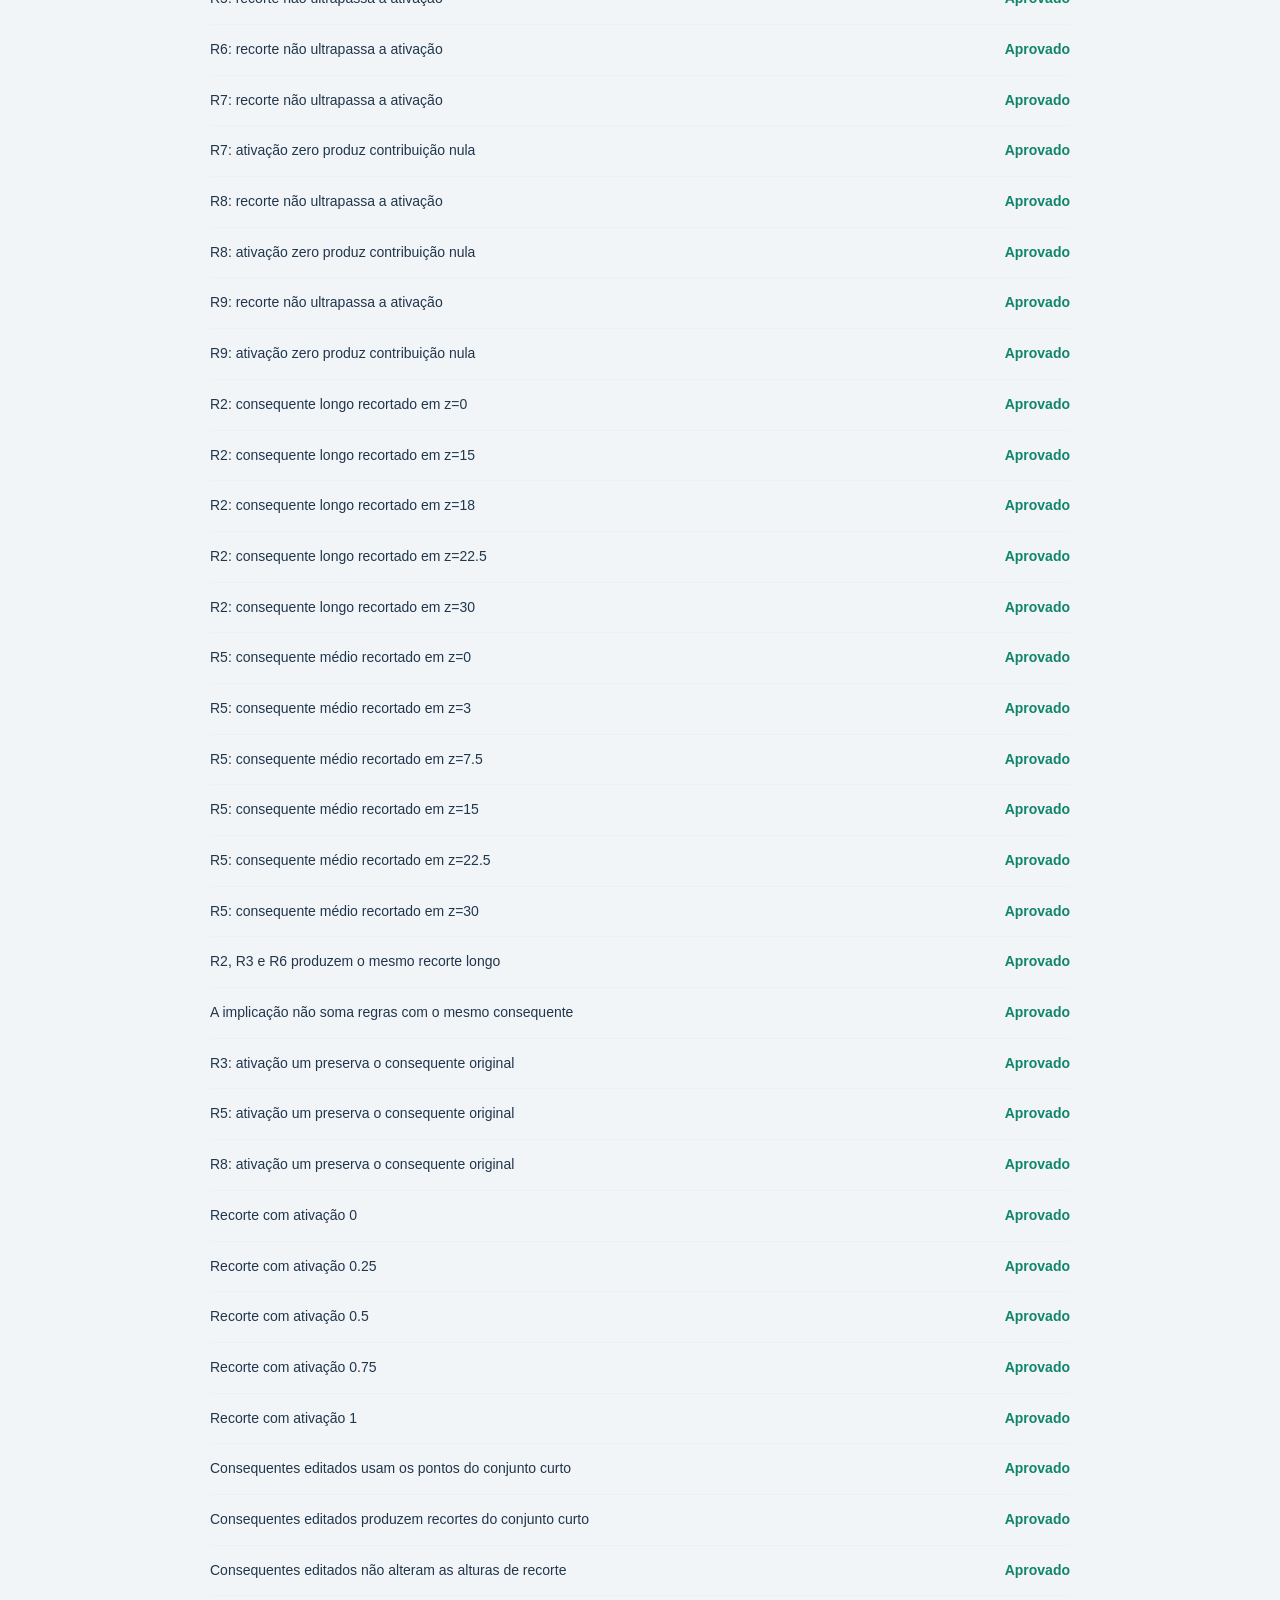
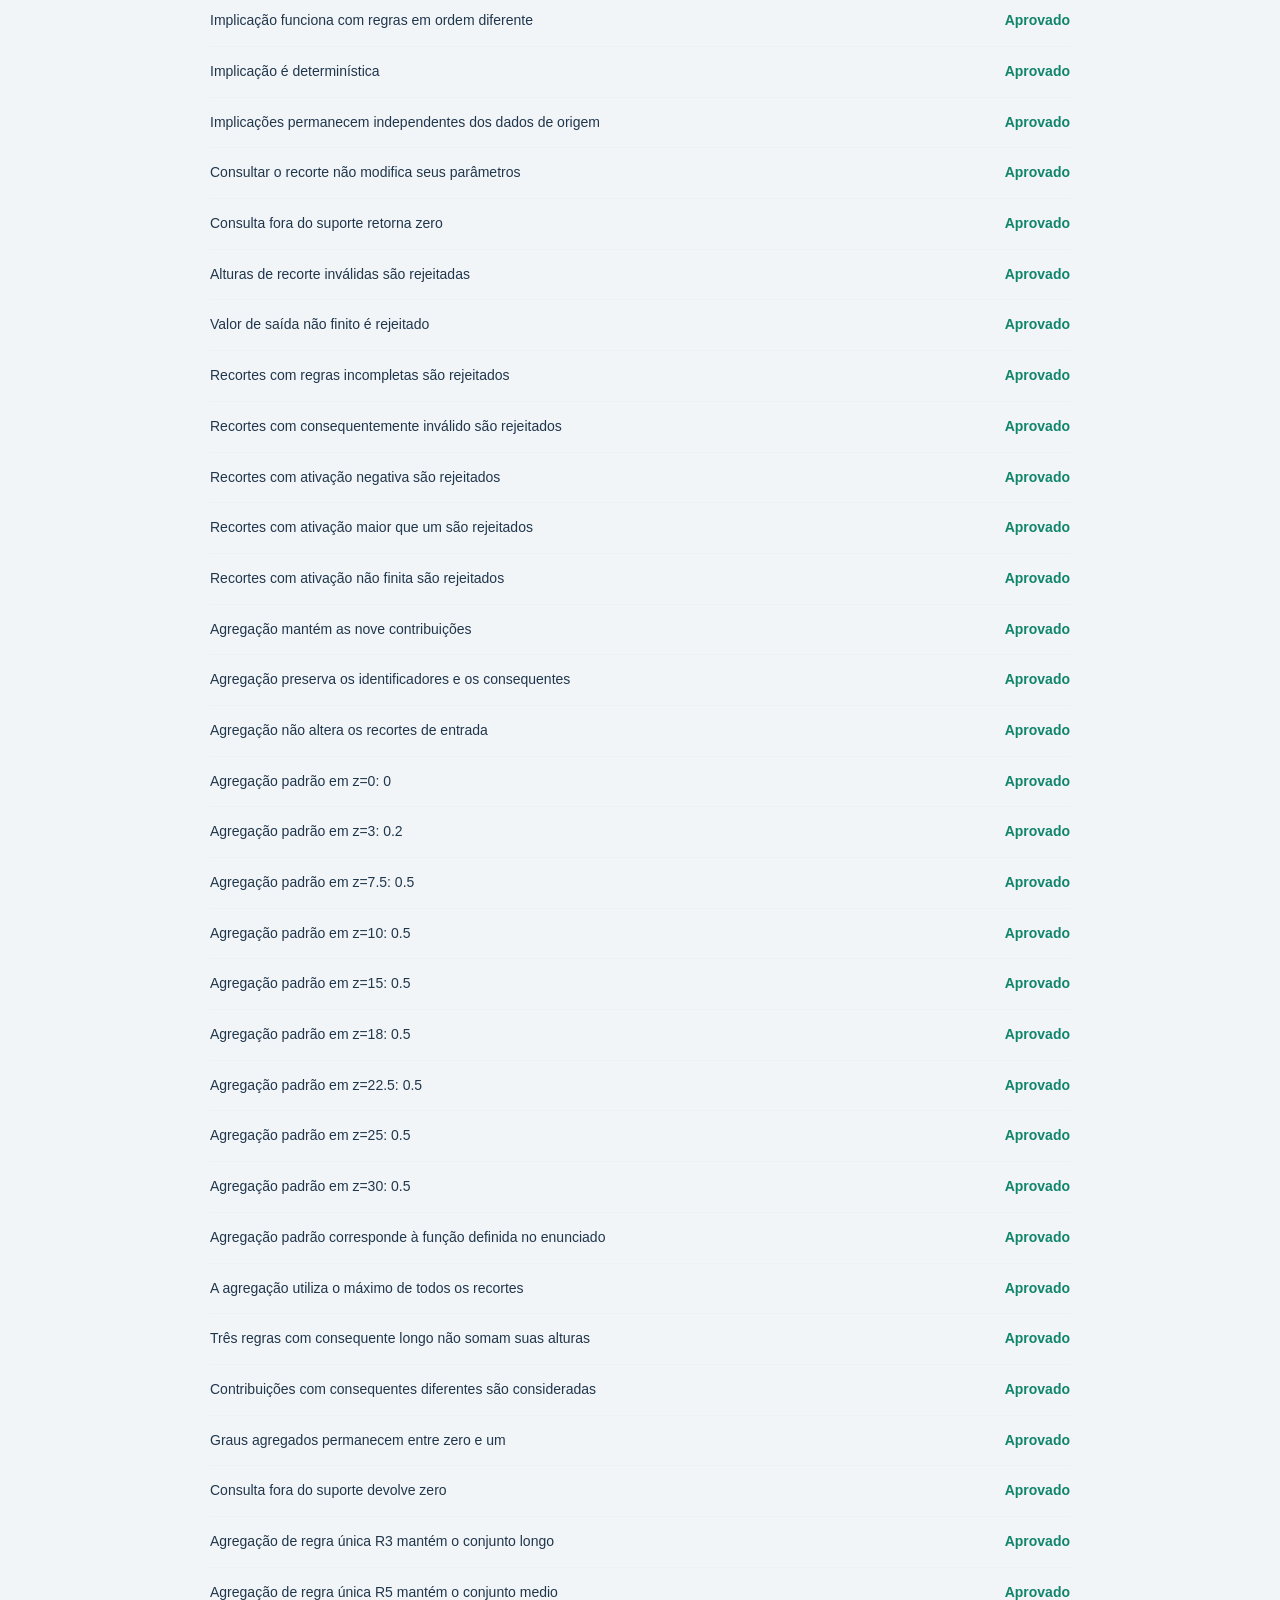
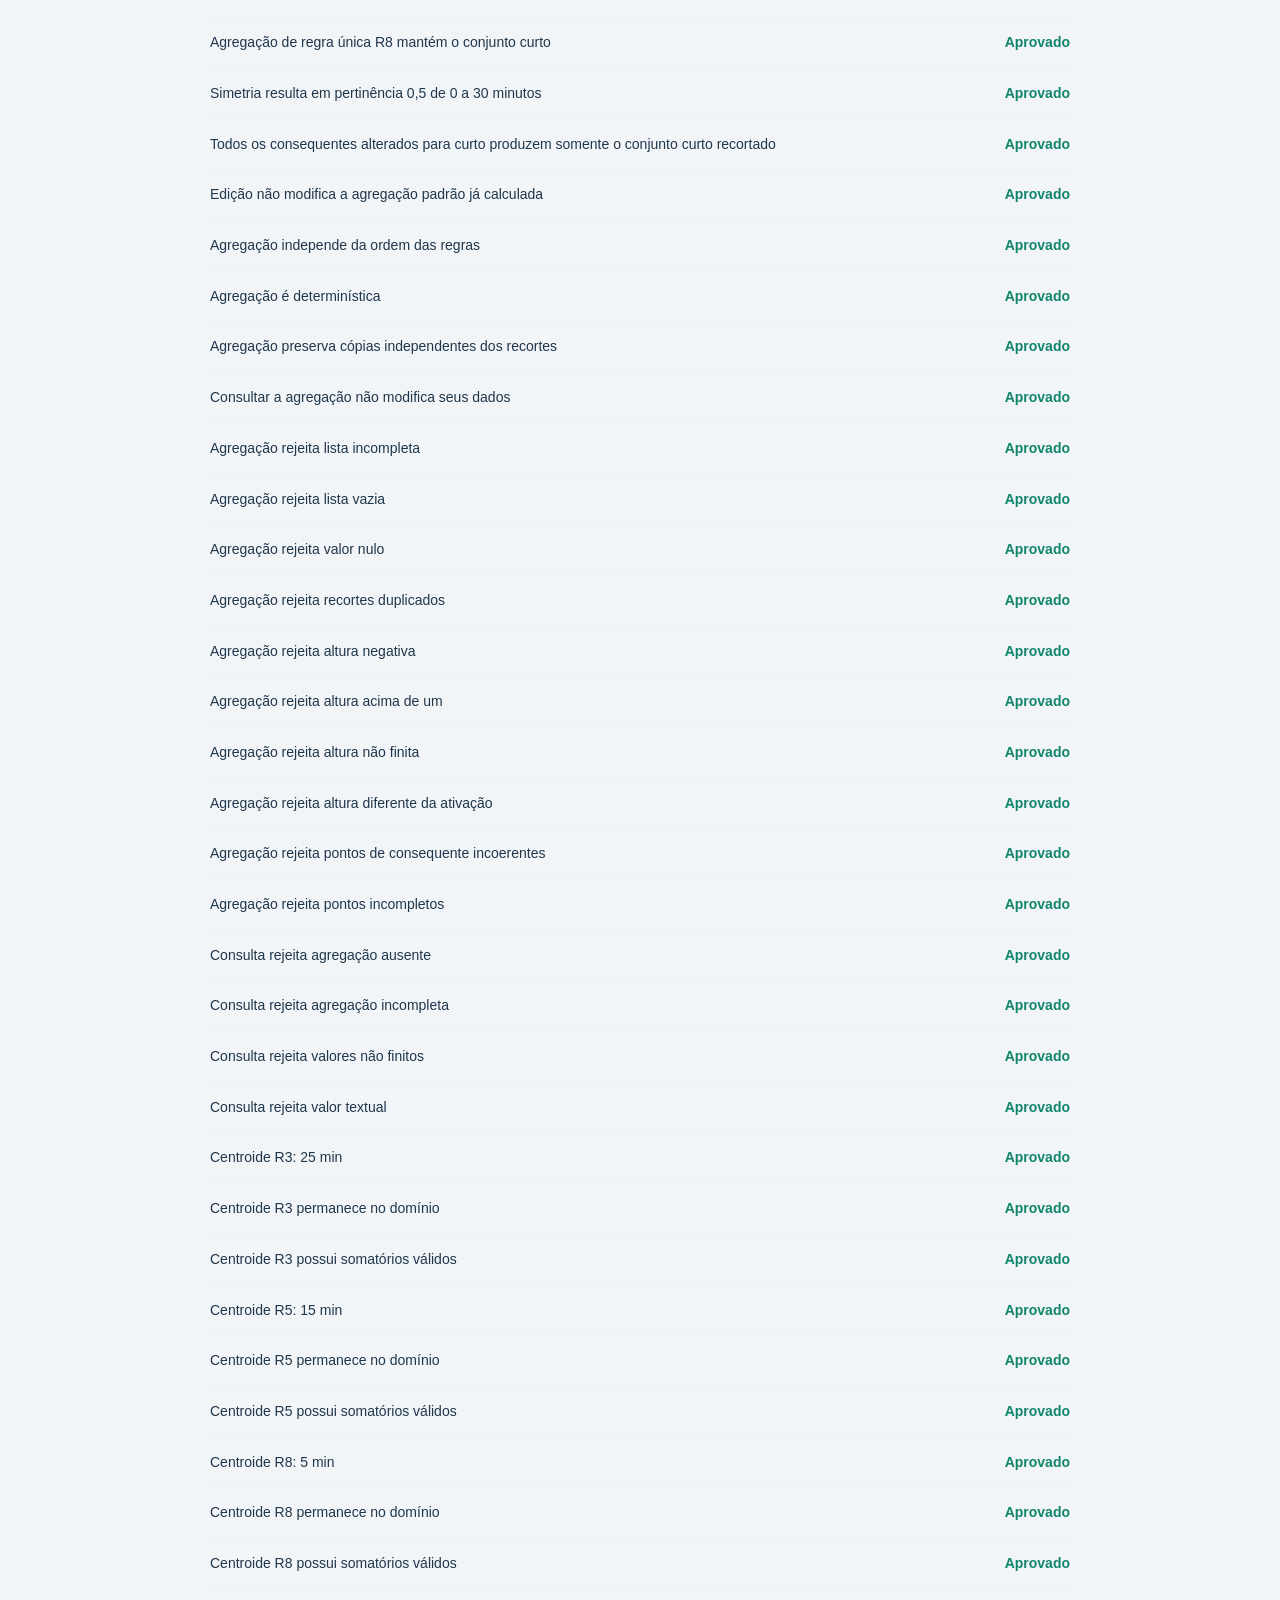
==== commit 46850b31: "Ampliação dos testes" ====
--- a/tests/index.html
+++ b/tests/index.html
@@ -1,4 +1,3 @@
-
 <!DOCTYPE html>
 <html lang="pt-BR">
   <head>
@@ -15,19 +14,27 @@
       .test-result span { font-weight: 700; }
       .test-pass { color: #11856b; }
       .test-fail { color: #c33c38; }
-      .test-summary { margin-top: 20px; color: #4e697a; font-size: 14px; }
+      .test-summary { margin: 18px 0; color: #4e697a; font-size: 15px; font-weight: 700; }
+      .test-group { margin: 26px 0 0; }
+      .test-group-title { margin: 0 0 10px; padding: 12px 0; border-bottom: 2px solid #dbe5ed; font-size: 18px; color: #14253b; }
+      .test-result strong { font-weight: 500; }
+      .test-result span { white-space: nowrap; }
+      .test-page { max-width: 900px; }
+      @media (max-width: 560px) {
+        .test-result { align-items: start; flex-direction: column; gap: 4px; }
+      }
     </style>
   </head>
   <body>
     <main class="test-page">
       <div class="test-header">
-        <span class="section-kicker">Validação inicial</span>
+        <span class="section-kicker">Validação completa</span>
         <h1 style="color:#14253b;font-size:32px;margin:12px 0">Testes do simulador</h1>
-        <p>Verificações da estrutura, dos conjuntos, da fuzzificação, da avaliação das regras, da implicação, da agregação, da defuzzificação pelo centroide e da inferência integrada.</p>
+        <p>Suíte matemática original preservada e testes adicionais do estado, dos controles, da navegação e dos gráficos SVG. A interface é testada com o HTML real do simulador e eventos do navegador, em um contêiner isolado.</p>
       </div>
       <section class="panel" aria-label="Resultados dos testes">
-        <div id="test-results" aria-live="polite">Executando testes...</div>
-        <p id="test-summary" class="test-summary"></p>
+        <p id="test-summary" class="test-summary" role="status" aria-live="polite">Executando testes...</p>
+        <div id="test-results"></div>
       </section>
       <p style="margin-top:24px"><a href="../index.html" style="color:#087c69">Voltar para o simulador</a></p>
     </main>
--- a/css/style.css
+++ b/css/style.css
@@ -1,132 +1,1793 @@
+
 :root {
-  font-family: Inter, ui-sans-serif, system-ui, -apple-system, BlinkMacSystemFont, "Segoe UI", sans-serif;
-  color: #14253b;
-  background: #f3f6f8;
-  font-synthesis: none;
-  text-rendering: optimizeLegibility;
-}
-
-* { box-sizing: border-box; }
-body { margin: 0; }
-
-.app-shell {
-  max-width: 1216px;
-  min-height: 100vh;
+  --bg: #f5f7fa;
+  --surface: #ffffff;
+  --surface-soft: #f1f5fa;
+
+  --primary: #245b91;
+  --primary-dark: #173f68;
+  --primary-light: #e8f1fa;
+  --primary-hover: #1b4b7c;
+
+  --ink: #243344;
+  --muted: #6e7c8c;
+  --rule: #dce4ec;
+  --error: #b33d3d;
+
+  --water: #2a78b8;
+
+  --depth-curto: #e5f1fa;
+  --depth-medio: #a9cee9;
+  --depth-longo: #326c9c;
+
+  --font: "Segoe UI", Arial, sans-serif;
+  --radius: 8px;
+
+  color-scheme: light;
+}
+
+/* Estilos gerais */
+
+* {
+  box-sizing: border-box;
+}
+
+html {
+  scroll-behavior: smooth;
+}
+
+body {
+  margin: 0;
+  background: var(--bg);
+  color: var(--ink);
+  font: 15px/1.55 var(--font);
+}
+
+h1,
+h2,
+h3,
+p {
+  margin: 0;
+}
+
+button,
+input,
+select {
+  font: inherit;
+}
+
+button {
+  cursor: pointer;
+}
+
+a {
+  color: inherit;
+}
+
+:focus-visible {
+  outline: 3px solid #77a9d7;
+  outline-offset: 3px;
+}
+
+.visually-hidden {
+  position: absolute;
+  width: 1px;
+  height: 1px;
+  overflow: hidden;
+  clip: rect(0, 0, 0, 0);
+  white-space: nowrap;
+}
+
+.num {
+  font-variant-numeric: tabular-nums;
+}
+
+.page {
+  max-width: 1440px;
   margin: 0 auto;
-  padding: 0 32px;
-}
-
-.topbar, .brand, .section-heading, .panel-header, .footer {
+  padding: 0 36px;
+}
+
+/* Cabeçalho */
+
+.masthead {
+  min-height: 78px;
   display: flex;
   align-items: center;
   justify-content: space-between;
-}
-
-.topbar { min-height: 94px; gap: 20px; }
-.brand { justify-content: flex-start; gap: 12px; }
-.brand-mark {
-  width: 46px;
-  height: 46px;
+  gap: 24px;
+  border-bottom: 1px solid var(--rule);
+}
+
+.brand {
+  display: flex;
+  align-items: center;
+  gap: 18px;
+}
+
+.brand-name {
+  font-size: 29px;
+  font-weight: 750;
+  letter-spacing: -1.5px;
+  color: var(--primary-dark);
+  text-decoration: none;
+}
+
+.brand-name span {
+  color: #5e9acb;
+}
+
+.brand-description {
+  padding-left: 18px;
+  border-left: 1px solid #ccd8e3;
+  font-size: 13px;
+  color: var(--muted);
+}
+
+.header-right {
+  display: flex;
+  align-items: center;
+  gap: 28px;
+}
+
+.header-course {
+  font-size: 12px;
+  color: var(--muted);
+}
+
+.repo-link {
+  padding: 8px 14px;
+  border: 1px solid #cbd9e6;
+  border-radius: 6px;
+  color: var(--primary-dark);
+  font-size: 13px;
+  font-weight: 600;
+  text-decoration: none;
+  transition: background .15s;
+}
+
+.repo-link:hover {
+  background: var(--primary-light);
+}
+
+/* Apresentação */
+
+.intro {
+  padding: 46px 0 38px;
+}
+
+.intro-content {
+  max-width: 850px;
+}
+
+.intro-label {
+  display: block;
+  margin-bottom: 9px;
+  font-size: 11px;
+  font-weight: 700;
+  letter-spacing: 1.1px;
+  color: var(--primary);
+}
+
+.intro h1 {
+  margin-bottom: 12px;
+  font-size: clamp(28px, 3vw, 39px);
+  font-weight: 700;
+  letter-spacing: -1.2px;
+  line-height: 1.2;
+  color: var(--primary-dark);
+}
+
+.intro p {
+  max-width: 730px;
+  color: var(--muted);
+  font-size: 14px;
+  line-height: 1.8;
+}
+
+/* Layout principal */
+
+.workbench {
+  display: grid;
+  grid-template-columns:
+    minmax(340px, 420px)
+    minmax(0, 1fr);
+  align-items: start;
+  gap: 24px;
+  padding-bottom: 60px;
+}
+
+.controls,
+.inference {
+  min-width: 0;
+  background: var(--surface);
+  border: 1px solid var(--rule);
+  border-radius: 10px;
+  box-shadow: 0 3px 12px rgba(29, 64, 97, .035);
+}
+
+.controls {
+  padding: 26px;
+  display: grid;
+  gap: 27px;
+}
+
+.inference {
+  padding: 26px 30px;
+  min-height: 720px;
+}
+
+.panel-heading h2,
+.inference-head h2 {
+  margin: 6px 0;
+  font-size: 21px;
+  font-weight: 700;
+  letter-spacing: -.4px;
+  color: var(--primary-dark);
+}
+
+.section-label {
+  font-size: 10px;
+  font-weight: 700;
+  letter-spacing: 1.1px;
+  color: var(--primary);
+}
+
+.panel-heading p,
+.inference-subtitle {
+  color: var(--muted);
+  font-size: 13px;
+}
+
+/* Campos de entrada */
+
+.control-group {
+  display: grid;
+  gap: 27px;
+}
+
+.field {
+  display: grid;
+  gap: 9px;
+}
+
+.field-row {
+  display: flex;
+  align-items: center;
+  justify-content: space-between;
+  gap: 12px;
+}
+
+.field-row label {
+  color: var(--ink);
+  font-weight: 600;
+  font-size: 13px;
+}
+
+.number-box {
+  display: flex;
+  align-items: center;
+  gap: 3px;
+  padding: 0 10px;
+  border: 1px solid var(--rule);
+  border-radius: 6px;
+  background: #f8fafc;
+}
+
+.number-box:focus-within {
+  border-color: var(--primary);
+}
+
+.number-box input {
+  width: 65px;
+  min-width: 0;
+  padding: 8px 0;
+  border: 0;
+  outline: none;
+  background: transparent;
+  color: var(--primary-dark);
+  text-align: right;
+  font-size: 17px;
+  font-weight: 700;
+  font-variant-numeric: tabular-nums;
+}
+
+.unit {
+  font-size: 12px;
+  color: var(--muted);
+  font-weight: 600;
+}
+
+/* Sliders */
+
+.slider {
+  width: 100%;
+  height: 22px;
+  margin: 0;
+  background: transparent;
+  appearance: none;
+  -webkit-appearance: none;
+  cursor: pointer;
+}
+
+.slider::-webkit-slider-runnable-track {
+  height: 6px;
+  background: var(--track);
+  border-radius: 4px;
+}
+
+.slider::-moz-range-track {
+  height: 6px;
+  background: var(--track);
+  border-radius: 4px;
+}
+
+.slider::-webkit-slider-thumb {
+  -webkit-appearance: none;
+  width: 18px;
+  height: 18px;
+  margin-top: -6px;
+  border: 3px solid #fff;
+  border-radius: 50%;
+  background: var(--primary);
+  box-shadow: 0 1px 5px rgba(32, 72, 112, .3);
+}
+
+.slider::-moz-range-thumb {
+  width: 13px;
+  height: 13px;
+  border: 3px solid #fff;
+  border-radius: 50%;
+  background: var(--primary);
+}
+
+.slider-humidity {
+  --track: linear-gradient(
+    90deg,
+    #b5cbdc,
+    #6b9fc7,
+    #245b91
+  );
+}
+
+.slider-temperature {
+  --track: linear-gradient(
+    90deg,
+    #a9d4e8,
+    #76afd7,
+    #285f99
+  );
+}
+
+.scale {
+  display: flex;
+  justify-content: space-between;
+  color: #8896a5;
+  font-size: 11px;
+}
+
+.field-error {
+  color: var(--error);
+  font-size: 12px;
+}
+
+.field-error:empty {
+  display: none;
+}
+
+.has-error .number-box {
+  border-color: var(--error);
+}
+
+.has-error .slider {
+  opacity: .4;
+}
+
+/* Base de regras */
+
+fieldset {
+  min-width: 0;
+  margin: 0;
+  padding: 23px 0 0;
+  border: 0;
+  border-top: 1px solid var(--rule);
+}
+
+fieldset legend {
+  float: left;
+  width: 100%;
+  margin-bottom: 7px;
+  padding: 0;
+  font-size: 14px;
+  font-weight: 700;
+  color: var(--ink);
+}
+
+.help {
+  clear: both;
+  margin: 6px 0 14px;
+  color: var(--muted);
+  font-size: 12px;
+  line-height: 1.6;
+}
+
+.matrix-scroll {
+  overflow-x: auto;
+  padding-bottom: 3px;
+}
+
+.rule-matrix {
+  width: 100%;
+  min-width: 325px;
+  table-layout: fixed;
+  border-collapse: separate;
+  border-spacing: 4px;
+}
+
+.rule-matrix thead th {
+  font-size: 11px;
+  color: var(--muted);
+  font-weight: 600;
+  text-align: center;
+}
+
+.rule-matrix .corner {
+  text-align: right;
+  font-size: 10px;
+  line-height: 1.3;
+  color: var(--muted);
+}
+
+.rule-matrix tbody th {
+  padding-right: 5px;
+  font-size: 11px;
+  font-weight: 600;
+  text-align: right;
+  color: #5e7185;
+}
+
+.rule-matrix th:first-child,
+.rule-matrix .corner {
+  width: 86px;
+}
+
+.cell {
+  --h: 0;
+  position: relative;
+  height: 76px;
+  overflow: hidden;
+  vertical-align: top;
+  background: #f8fafc;
+  border: 1px solid var(--rule);
+  border-radius: 6px;
+}
+
+.cell::before {
+  content: "";
+  position: absolute;
+  inset: auto 0 0;
+  height: calc(var(--h) * 100%);
+  background: rgba(50, 124, 181, .17);
+  border-top: 2px solid rgba(39, 107, 160, .55);
+  transition: height .3s ease;
+}
+
+.cell:not(.is-active)::before {
+  border-top: 0;
+}
+
+.cell-id {
+  position: absolute;
+  top: 5px;
+  left: 7px;
+  color: #8999a8;
+  font-size: 10px;
+  font-weight: 700;
+}
+
+.cell select {
+  position: relative;
+  display: block;
+  width: calc(100% - 10px);
+  margin: 25px 5px 0;
+  padding: 5px 2px;
+  border: 1px solid transparent;
+  border-radius: 4px;
+  text-align: center;
+  font-size: 11px;
+  font-weight: 600;
+  cursor: pointer;
+}
+
+.cell select[data-consequent="curto"],
+.depth-key i[data-consequent="curto"] {
+  background: var(--depth-curto);
+  color: #326791;
+}
+
+.cell select[data-consequent="medio"],
+.depth-key i[data-consequent="medio"] {
+  background: var(--depth-medio);
+  color: #164c78;
+}
+
+.cell select[data-consequent="longo"],
+.depth-key i[data-consequent="longo"] {
+  background: var(--depth-longo);
+  color: #fff;
+}
+
+.cell-h {
+  position: absolute;
+  bottom: 4px;
+  right: 6px;
+  color: var(--primary-dark);
+  font-size: 10px;
+  font-weight: 700;
+}
+
+.depth-key {
+  display: flex;
+  flex-wrap: wrap;
+  gap: 13px;
+  margin: 12px 0 0 89px;
+  color: var(--muted);
+  font-size: 11px;
+}
+
+.depth-key span {
+  display: inline-flex;
+  align-items: center;
+  gap: 5px;
+}
+
+.depth-key i {
+  width: 11px;
+  height: 11px;
+  display: inline-block;
+  border-radius: 2px;
+}
+
+/* Passo de defuzzificação */
+
+.segmented {
+  display: flex;
+  width: 100%;
+  gap: 4px;
+  padding: 4px;
+  background: var(--surface-soft);
+  border: 1px solid var(--rule);
+  border-radius: 7px;
+}
+
+.segmented span {
+  position: relative;
+  flex: 1;
+  min-width: 0;
+}
+
+.segmented input {
+  position: absolute;
+  opacity: 0;
+  pointer-events: none;
+}
+
+.segmented label {
+  display: block;
+  padding: 8px 3px;
+  text-align: center;
+  border-radius: 5px;
+  color: #6c8195;
+  font-size: 12px;
+  font-weight: 600;
+  cursor: pointer;
+}
+
+.segmented input:checked + label {
+  background: #fff;
+  color: var(--primary-dark);
+  box-shadow: 0 1px 4px rgba(38, 87, 130, .12);
+}
+
+.segmented input:focus-visible + label {
+  outline: 2px solid var(--primary);
+}
+
+/* Botões */
+
+.actions {
+  display: grid;
+  grid-template-columns: 1fr 1fr;
+  gap: 10px;
+}
+
+.button {
+  min-height: 43px;
+  padding: 10px 12px;
+  border: 1px solid #cbd9e6;
+  border-radius: 6px;
+  background: #fff;
+  color: var(--primary-dark);
+  font-size: 12px;
+  font-weight: 600;
+  transition: background .15s;
+}
+
+.button:hover:not(:disabled) {
+  background: var(--primary-light);
+}
+
+.button-primary {
+  grid-column: 1 / -1;
+  background: var(--primary);
+  border-color: var(--primary);
+  color: #fff;
+  font-size: 13px;
+  font-weight: 700;
+}
+
+.button-primary:hover:not(:disabled) {
+  background: var(--primary-hover);
+  border-color: var(--primary-hover);
+}
+
+.button:disabled {
+  opacity: .45;
+  cursor: not-allowed;
+}
+
+.button-quiet {
+  min-height: 43px;
+  padding: 8px;
+  border: 0;
+  background: transparent;
+  color: var(--muted);
+  font-size: 12px;
+  font-weight: 600;
+}
+
+.button-quiet:hover {
+  color: var(--primary);
+  text-decoration: underline;
+}
+
+.notice {
+  color: var(--muted);
+  font-size: 12px;
+}
+
+.notice:empty {
+  display: none;
+}
+
+.notice[data-kind="invalid"] {
+  color: var(--error);
+}
+
+/* Área de inferência */
+
+.inference-head {
+  display: flex;
+  align-items: flex-start;
+  justify-content: space-between;
+  flex-wrap: wrap;
+  gap: 12px;
+  margin-bottom: 20px;
+}
+
+.method-tag {
+  padding: 7px 10px;
+  border: 1px solid #d7e5f1;
+  border-radius: 5px;
+  background: #f3f8fc;
+  color: var(--primary);
+  font-size: 11px;
+  font-weight: 600;
+  white-space: nowrap;
+}
+
+.run-banner {
+  min-height: 42px;
+  display: flex;
+  align-items: center;
+  padding: 10px 14px;
+  margin-bottom: 27px;
+  background: var(--primary-light);
+  border-left: 3px solid var(--primary);
+  border-radius: 4px;
+}
+
+.run-status {
+  font-size: 12px;
+  font-weight: 600;
+  color: var(--primary-dark);
+}
+
+/* Etapas da inferência */
+
+.stages {
+  margin: 0;
+  padding: 0;
+  list-style: none;
+}
+
+.stage {
+  position: relative;
+  display: grid;
+  grid-template-columns: 34px minmax(0, 1fr);
+  column-gap: 14px;
+  padding-bottom: 28px;
+}
+
+.stage::before {
+  content: "";
+  position: absolute;
+  left: 16px;
+  top: 34px;
+  bottom: 0;
+  border-left: 1px solid #dce4eb;
+}
+
+.stage:last-child::before {
+  display: none;
+}
+
+.stage-number {
+  grid-row: span 2;
   display: grid;
   place-items: center;
-  border-radius: 14px;
-  background: #e0f5f0;
-  color: #0a8c73;
-}
-.brand-mark svg { width: 26px; }
-.brand-text { display: grid; gap: 2px; }
-.brand-text strong { font-size: 17px; letter-spacing: -0.03em; }
-.brand-text span, .course-label { color: #697c8e; font-size: 13px; }
-.course-label { font-weight: 600; }
-.course-label span { padding: 0 6px; }
-
-.hero {
+  width: 34px;
+  height: 34px;
+  border: 1px solid #d8e2eb;
+  border-radius: 6px;
+  background: #f4f7fa;
+  color: #8495a5;
+  font-size: 12px;
+  font-weight: 700;
+}
+
+.stage-title {
+  align-self: center;
+  color: #7f8c9a;
+  font-size: 14px;
+  font-weight: 600;
+}
+
+.stage-body {
+  grid-column: 2;
+  min-width: 0;
+  padding-top: 5px;
+}
+
+.stage-hint {
+  max-width: 65ch;
+  color: #8997a5;
+  font-size: 12px;
+}
+
+.stage-output {
+  margin-top: 14px;
+}
+
+.stage-output:empty {
+  display: none;
+}
+
+.stage[data-state="done"] .stage-number {
+  background: #dcecf8;
+  color: var(--primary);
+  border-color: #c1daee;
+}
+
+.stage[data-state="current"] .stage-number {
+  background: var(--primary);
+  color: #fff;
+  border-color: var(--primary);
+}
+
+.stage[data-state="done"] .stage-title,
+.stage[data-state="current"] .stage-title {
+  color: var(--primary-dark);
+  font-weight: 700;
+}
+
+.stage[data-state="done"] .stage-hint,
+.stage[data-state="current"] .stage-hint {
+  color: var(--muted);
+}
+
+.stage[data-state="done"]::before {
+  border-left-color: #a7c9e5;
+}
+
+.stage-output > * + * {
+  margin-top: 16px;
+}
+
+.stage-output p + p,
+.stage-output p + ul,
+.stage-output ul + p {
+  margin-top: 10px;
+}
+
+/* Fuzzificação */
+
+.input-visuals,
+.implication-visuals {
   display: grid;
-  grid-template-columns: minmax(0, 1fr) 238px;
-  gap: 40px;
+  gap: 17px;
+}
+
+.pair {
+  display: grid;
+  grid-template-columns: repeat(2, minmax(0, 1fr));
+  gap: 14px;
+}
+
+.degrees {
+  width: 100%;
+  border-collapse: collapse;
+  background: #f8fafc;
+  border: 1px solid var(--rule);
+}
+
+.degrees caption {
+  padding: 8px 0;
+  color: var(--primary-dark);
+  font-size: 12px;
+  font-weight: 700;
+  text-align: left;
+}
+
+.degrees th,
+.degrees td {
+  padding: 6px;
+  border-bottom: 1px solid var(--rule);
+  text-align: left;
+  font-size: 12px;
+}
+
+.degrees th {
+  color: var(--muted);
+  font-weight: 500;
+}
+
+.degrees tr.is-on th {
+  color: var(--ink);
+}
+
+.degrees .num {
+  text-align: right;
+  font-weight: 700;
+}
+
+.degrees .meter-cell {
+  width: 30%;
+  padding-right: 6px;
+}
+
+.meter {
+  display: block;
+  height: 7px;
+  border-radius: 3px;
+  background: linear-gradient(
+    90deg,
+    var(--water) calc(var(--v) * 100%),
+    #e1e8ef 0
+  );
+}
+
+/* Avaliação das regras */
+
+.rule-table {
+  width: 100%;
+  border-collapse: collapse;
+  font-size: 12px;
+}
+
+.rule-table th,
+.rule-table td {
+  padding: 9px 7px;
+  border-bottom: 1px solid var(--rule);
+  text-align: left;
+  font-weight: 500;
+}
+
+.rule-table thead th {
+  color: var(--muted);
+  background: #f6f9fc;
+  font-size: 11px;
+  font-weight: 700;
+}
+
+.rule-table tbody tr {
+  color: #98a6b3;
+}
+
+.rule-table tbody tr.is-on {
+  color: var(--primary-dark);
+  background: #ecf5fc;
+}
+
+.rule-table tbody tr.is-on th,
+.rule-table .strong {
+  font-weight: 700;
+}
+
+.rule-table .num {
+  text-align: right;
+  font-variant-numeric: tabular-nums;
+}
+
+/* Implicação e logs */
+
+.log {
+  margin: 0;
+  padding-left: 20px;
+  color: #40566b;
+  font-size: 13px;
+}
+
+.log li + li {
+  margin-top: 7px;
+}
+
+.aside {
+  color: var(--muted);
+  font-size: 12px;
+}
+
+.rule-picker {
+  display: grid;
+  gap: 7px;
+  color: var(--primary-dark);
+  font-size: 12px;
+  font-weight: 700;
+}
+
+.rule-picker select {
+  width: 100%;
+  max-width: 310px;
+  padding: 9px;
+  border: 1px solid #d2e0ec;
+  border-radius: 6px;
+  background: #f8fbfd;
+  color: var(--primary-dark);
+}
+
+.implication-chart {
+  min-width: 0;
+}
+
+/* Resultado e centroide */
+
+.formula {
+  padding: 12px;
+  border: 1px solid var(--rule);
+  border-radius: 6px;
+  background: #f6f9fc;
+  font-size: 12px;
+  overflow-wrap: anywhere;
+  font-variant-numeric: tabular-nums;
+}
+
+.outcome {
+  margin-top: 14px;
+  padding: 18px;
+  border-left: 4px solid var(--primary);
+  border-radius: 5px;
+  background: var(--primary-light);
+  color: var(--primary-dark);
+  font-weight: 600;
+  text-align: center;
+}
+
+.outcome strong {
+  color: var(--primary-dark);
+  font-size: 29px;
+  font-weight: 700;
+  font-variant-numeric: tabular-nums;
+}
+
+.outcome.is-invalid {
+  background: #fff0ef;
+  border-left-color: var(--error);
+  color: var(--error);
+}
+
+/* Gráficos */
+
+.fuzzy-chart {
+  min-width: 0;
+  margin: 0;
+  padding: 14px;
+  background: #fbfcfe;
+  border: 1px solid var(--rule);
+  border-radius: 7px;
+}
+
+.chart-title {
+  margin-bottom: 8px;
+  color: var(--primary-dark);
+  font-size: 12px;
+  font-weight: 700;
+}
+
+.fuzzy-svg {
+  display: block;
+  width: 100%;
+  height: auto;
+  overflow: visible;
+}
+
+.chart-tick {
+  fill: #7b8b9b;
+  font-size: 12px;
+}
+
+.chart-axis-label {
+  fill: #536b81;
+  font-size: 13px;
+}
+
+.chart-marker-label {
+  font-size: 13px;
+  font-weight: 700;
+}
+
+.chart-legend {
+  display: flex;
+  flex-wrap: wrap;
+  gap: 7px 15px;
+  margin-top: 7px;
+}
+
+.chart-legend-item {
+  display: inline-flex;
   align-items: center;
-  position: relative;
-  overflow: hidden;
-  padding: 53px 56px;
-  border-radius: 22px;
-  background: radial-gradient(circle at 80% 7%, #1d626d 0, transparent 42%), linear-gradient(125deg, #10273e, #17394b 65%, #1a5256);
+  gap: 6px;
+  color: var(--muted);
+  font-size: 11px;
+}
+
+.chart-swatch {
+  display: inline-block;
+  width: 17px;
+  height: 4px;
+  border-radius: 2px;
+}
+
+/* Rodapé */
+
+.colophon {
+  display: flex;
+  justify-content: space-between;
+  flex-wrap: wrap;
+  gap: 10px 22px;
+  padding: 25px 0 36px;
+  border-top: 1px solid var(--rule);
+  color: var(--muted);
+  font-size: 11px;
+}
+
+.footer-main {
+  display: flex;
+  align-items: center;
+  gap: 12px;
+}
+
+.footer-brand {
+  color: var(--primary-dark);
+  font-size: 18px;
+  font-weight: 700;
+}
+
+.colophon p {
+  flex-basis: 100%;
+}
+
+/* Responsividade */
+
+@media (max-width: 1150px) {
+  .workbench {
+    grid-template-columns:
+      minmax(310px, 385px)
+      minmax(0, 1fr);
+    gap: 17px;
+  }
+
+  .controls {
+    padding: 21px;
+  }
+
+  .inference {
+    padding: 23px;
+  }
+}
+
+@media (max-width: 900px) {
+  .workbench {
+    grid-template-columns: 1fr;
+  }
+
+  .inference {
+    min-height: 0;
+  }
+
+  .matrix-scroll {
+    max-width: 650px;
+  }
+}
+
+@media (max-width: 600px) {
+  .page {
+    padding: 0 15px;
+  }
+
+  .masthead {
+    min-height: 70px;
+  }
+
+  .header-course,
+  .brand-description {
+    display: none;
+  }
+
+  .brand-name {
+    font-size: 26px;
+  }
+
+  .intro {
+    padding: 30px 0;
+  }
+
+  .intro h1 {
+    font-size: 28px;
+    letter-spacing: -.8px;
+  }
+
+  .intro p {
+    font-size: 13px;
+  }
+
+  .controls,
+  .inference {
+    padding: 18px;
+    border-radius: 8px;
+  }
+
+  .panel-heading h2,
+  .inference-head h2 {
+    font-size: 19px;
+  }
+
+  .pair {
+    grid-template-columns: 1fr;
+  }
+
+  .stage {
+    grid-template-columns: 30px minmax(0, 1fr);
+    column-gap: 11px;
+  }
+
+  .stage-number {
+    width: 30px;
+    height: 30px;
+  }
+
+  .stage::before {
+    left: 14px;
+    top: 30px;
+  }
+
+  .stage-title {
+    font-size: 13px;
+  }
+
+  .stage-hint {
+    font-size: 11px;
+  }
+
+  .rule-table td:nth-child(2),
+  .rule-table thead th:nth-child(2) {
+    display: none;
+  }
+
+  .fuzzy-chart {
+    padding: 9px;
+  }
+
+  .chart-tick,
+  .chart-axis-label,
+  .chart-marker-label {
+    font-size: 13px;
+  }
+
+  .colophon {
+    flex-direction: column;
+    gap: 8px;
+  }
+}
+
+/* Acessibilidade */
+
+@media (prefers-reduced-motion: reduce) {
+  html {
+    scroll-behavior: auto;
+  }
+
+  *,
+  *::before,
+  *::after {
+    transition: none !important;
+    animation: none !important;
+  }
+}
+
+/* Layout da bancada */
+:root {
+  --bg: #f2f5f8;
+  --surface: #ffffff;
+  --surface-soft: #eef3f7;
+  --primary: #205d8c;
+  --primary-dark: #102f4b;
+  --primary-light: #ebf3f9;
+  --primary-hover: #164b75;
+  --ink: #20364b;
+  --muted: #61778a;
+  --rule: #dce5ed;
+  --water: #2479ad;
+  --radius: 4px;
+}
+
+body {
+  background: var(--bg);
+  font-size: 14px;
+}
+
+.page {
+  max-width: 1530px;
+  padding: 0 clamp(18px, 3.2vw, 55px);
+}
+
+.masthead {
+  min-height: 72px;
+  border-bottom: 2px solid #183e60;
+}
+
+.brand-name {
+  font-weight: 800;
+  letter-spacing: -1.8px;
+}
+
+.brand-description {
+  color: #597184;
+}
+
+.repo-link {
+  border-radius: 3px;
+  background: transparent;
+}
+
+.intro {
+  display: flex;
+  align-items: center;
+  justify-content: space-between;
+  gap: 32px;
+  padding: 34px 0 29px;
+}
+
+.intro-content {
+  max-width: 820px;
+}
+
+.intro-label {
+  color: #2a6997;
+  font-size: 12px;
+  letter-spacing: .2px;
+  text-transform: none;
+}
+
+.intro h1 {
+  max-width: 730px;
+  font-size: clamp(30px, 3.15vw, 45px);
+  letter-spacing: -1.65px;
+  line-height: 1.14;
+  color: #142f49;
+}
+
+.intro-description {
+  max-width: 700px;
+  line-height: 1.7;
+}
+
+.model-notation {
+  flex-shrink: 0;
+  display: grid;
+  grid-template-columns: repeat(2, auto);
+  gap: 1px 22px;
+  align-items: center;
+  padding: 16px 18px;
+  border-left: 3px solid #3176a5;
+  background: #e6eef5;
+}
+
+.model-notation span {
+  color: #60788c;
+  font-size: 10px;
+  font-weight: 700;
+  letter-spacing: .6px;
+}
+
+.model-notation strong {
+  color: #1a456a;
+  font-size: 17px;
+  letter-spacing: -.4px;
+}
+
+.workbench {
+  grid-template-columns: minmax(330px, 385px) minmax(0, 1fr);
+  gap: 18px;
+  align-items: start;
+}
+
+.controls,
+.inference {
+  border: 1px solid #d6e1e9;
+  border-radius: 4px;
+  box-shadow: none;
+  background: #fff;
+}
+
+.controls {
+  padding: 25px;
+  gap: 24px;
+}
+
+.inference {
+  min-height: 700px;
+  padding: 25px 28px 32px;
+  overflow: visible;
+}
+
+.section-label {
+  color: #2a6997;
+  letter-spacing: .5px;
+  font-size: 11px;
+}
+
+.panel-heading h2,
+.inference-head h2 {
+  margin: 6px 0 7px;
+  font-size: 21px;
+  letter-spacing: -.5px;
+  color: #152f49;
+}
+
+.panel-heading p,
+.inference-subtitle {
+  line-height: 1.6;
+  color: #688094;
+}
+
+.number-box,
+.cell,
+.segmented,
+.button,
+.rule-picker select {
+  border-radius: 4px;
+}
+
+.field-row label,
+fieldset legend {
+  font-size: 13px;
+  font-weight: 700;
+}
+
+.cell {
+  height: 70px;
+  background: #f8fafc;
+}
+
+.cell select {
+  border-radius: 3px;
+}
+
+.button {
+  min-height: 43px;
+}
+
+.button-primary {
+  background: #1b5e93;
+  font-size: 13px;
+  letter-spacing: .1px;
+}
+
+.button-primary:hover:not(:disabled) {
+  background: #123e64;
+}
+
+.button-secondary {
+  background: #fff;
+}
+
+.inference-head {
+  display: flex;
+  gap: 10px;
+  align-items: flex-start;
+  justify-content: space-between;
+  margin-bottom: 19px;
+  padding-bottom: 16px;
+  border-bottom: 1px solid #e1e9f0;
+}
+
+.method-tag {
+  padding: 5px 8px;
+  font-size: 11px;
+  white-space: nowrap;
+  border-radius: 3px;
+}
+
+.run-banner {
+  min-height: 40px;
+  padding: 10px 12px;
+  border: 0;
+  border-left: 3px solid #236998;
+  border-radius: 0;
+  background: #edf4f9;
+  margin-bottom: 22px;
+}
+
+.run-status {
+  color: #295476;
+  font-weight: 600;
+}
+
+/* Leitura das curvas */
+.overview {
+  margin: 0 0 26px;
+  padding: 18px 0 23px;
+  border-bottom: 1px solid #dee7ef;
+}
+
+.has-result .overview {
+  display: none;
+}
+
+.overview-head {
+  display: flex;
+  justify-content: space-between;
+  align-items: flex-start;
+  flex-wrap: wrap;
+  gap: 10px;
+  margin-bottom: 16px;
+}
+
+.overview-head h3,
+.stages-heading h3 {
+  color: #1d405e;
+  font-size: 15px;
+  font-weight: 700;
+}
+
+.overview-head p {
+  margin-top: 3px;
+  color: #6c8192;
+  font-size: 12px;
+}
+
+.overview-note {
+  color: #7f90a0;
+  font-size: 11px;
+}
+
+.overview-graphs {
+  display: grid;
+  grid-template-columns: repeat(2, minmax(0, 1fr));
+  gap: 12px;
+}
+
+.overview-graphs .fuzzy-chart {
+  min-width: 0;
+  margin: 0;
+  padding: 11px;
+  border: 1px solid #dfe7ee;
+  border-radius: 3px;
+  background: #fafcff;
+}
+
+.overview-graphs .chart-title {
+  font-size: 12px;
+}
+
+.overview-graphs .chart-legend {
+  gap: 4px 9px;
+}
+
+.preview-error {
+  grid-column: 1 / -1;
+  color: #ae3636;
+  font-size: 13px;
+}
+
+/* Etapas numeradas */
+.stages-heading {
+  display: flex;
+  align-items: center;
+  justify-content: space-between;
+  padding-bottom: 11px;
+  border-bottom: 2px solid #254c6b;
+}
+
+.stages-heading span {
+  color: #8292a1;
+  font-size: 11px;
+}
+
+.stages {
+  display: block;
+  margin: 0;
+  padding: 0;
+  list-style: none;
+}
+
+.stage {
+  display: grid;
+  grid-template-columns: 52px minmax(0, 1fr);
+  column-gap: 12px;
+  min-height: 0;
+  margin: 0;
+  padding: 19px 0;
+  border-bottom: 1px solid #e2eaf1;
+  background: transparent;
+  transition: background-color .15s ease;
+}
+
+.stage::before {
+  display: none;
+}
+
+.stage-number {
+  grid-column: 1;
+  grid-row: 1 / span 2;
+  width: 43px;
+  height: 43px;
+  border: 1px solid #d4e2ed;
+  border-radius: 3px;
+  background: #eef4f8;
+  color: #315d7f;
+  font-size: 14px;
+  font-weight: 750;
+}
+
+.stage-title {
+  grid-column: 2;
+  align-self: center;
+  color: #294965;
+  font-size: 15px;
+  font-weight: 700;
+  line-height: 1.4;
+}
+
+.stage-body {
+  grid-column: 2;
+  padding-top: 3px;
+  min-width: 0;
+}
+
+.stage-hint {
+  max-width: 65ch;
+  color: #6f8396;
+  font-size: 12px;
+  line-height: 1.65;
+}
+
+.stage-output {
+  min-width: 0;
+  margin-top: 16px;
+}
+
+.stage[data-state="current"] {
+  padding-left: 13px;
+  padding-right: 13px;
+  margin: 0 -13px;
+  background: #f2f7fb;
+  border-bottom-color: #aecce2;
+}
+
+.stage[data-state="current"] .stage-number {
+  background: #205d8c;
+  border-color: #205d8c;
   color: #fff;
 }
-.hero::after {
-  content: "";
-  position: absolute;
-  width: 250px;
-  height: 250px;
-  border: 1px solid #ffffff13;
-  border-radius: 50%;
-  right: -72px;
-  bottom: -168px;
-  pointer-events: none;
-}
-.hero-content, .hero-status { position: relative; z-index: 1; }
-.eyebrow, .section-kicker {
+
+.stage[data-state="done"] .stage-number {
+  background: #e0ecf5;
+  border-color: #bad2e5;
+  color: #174d78;
+}
+
+.stage[data-state="pending"] .stage-title {
+  color: #41617a;
+}
+
+.has-result .stage-output {
+  padding: 14px 0 3px;
+  border-top: 1px solid #dde8f0;
+}
+
+.has-result .stage-output:empty {
+  padding: 0;
+  border: 0;
+}
+
+/* Resultado final */
+.summary-result {
+  display: flex;
+  align-items: baseline;
+  flex-wrap: wrap;
+  gap: 5px 20px;
+  padding: 17px 20px;
+  margin: 0 0 23px;
+  color: #fff;
+  background: #173d5e;
+  border-left: 5px solid #5ca6d1;
+}
+
+.summary-result[hidden] {
+  display: none;
+}
+
+.summary-label {
+  flex-basis: 100%;
+  font-size: 10px;
+  font-weight: 700;
+  letter-spacing: .75px;
+  color: #b9d5e8;
+}
+
+.summary-value {
+  font-variant-numeric: tabular-nums;
+}
+
+.summary-value strong {
+  font-size: 39px;
+  font-weight: 750;
+  letter-spacing: -1.2px;
+  line-height: 1.1;
+}
+
+.summary-value span {
+  font-size: 14px;
+  font-weight: 600;
+}
+
+.summary-note {
+  margin-left: auto;
+  color: #c1d7e7;
   font-size: 11px;
-  font-weight: 800;
-  letter-spacing: .13em;
-  text-transform: uppercase;
-}
-.eyebrow { color: #75dbcb; }
-h1 { max-width: 670px; margin: 18px 0 16px; font-size: clamp(28px, 3.5vw, 42px); font-weight: 750; line-height: 1.14; letter-spacing: -.045em; }
-.hero-content > p { max-width: 650px; margin: 0; color: #c2d6de; font-size: 15px; line-height: 1.75; }
-.hero-tags { display: flex; flex-wrap: wrap; gap: 10px; margin-top: 26px; }
-.hero-tags span { border: 1px solid #ffffff2a; background: #ffffff0a; padding: 8px 12px; border-radius: 40px; font-size: 12px; font-weight: 600; }
-.hero-status { display: grid; justify-items: start; gap: 5px; padding: 22px; border: 1px solid #ffffff35; border-radius: 17px; background: #ffffff0c; }
-.status-caption { font-size: 11px; color: #d3e6e8; }
-.status-number { font-size: 69px; line-height: 1.05; font-weight: 800; letter-spacing: -.08em; color: #7ae1c7; }
-.hero-status strong { margin-top: 5px; font-size: 15px; }
-.hero-status [data-app-status] { color: #c2d6de; font-size: 12px; }
-.is-ready [data-app-status] { color: #90e7bf; }
-
-.section-block { margin-top: 43px; }
-.section-heading { align-items: end; gap: 20px; margin-bottom: 20px; }
-.section-kicker { color: #119a80; }
-h2 { margin: 5px 0 0; font-size: 22px; line-height: 1.25; letter-spacing: -.035em; }
-.section-heading p { color: #778a9b; margin: 0 0 2px; font-size: 13px; }
-.workflow-grid { display: grid; grid-template-columns: repeat(5, minmax(0, 1fr)); gap: 12px; padding: 0; margin: 0; list-style: none; }
-.workflow-item { min-height: 111px; padding: 17px; border: 1px solid #e4eaf0; border-radius: 14px; background: #fff; }
-.workflow-number { display: inline-flex; width: 26px; height: 26px; align-items: center; justify-content: center; border-radius: 8px; background: #e4f6f1; color: #06846b; font-size: 12px; font-weight: 800; }
-.workflow-item strong { display: block; margin-top: 14px; font-size: 13px; }
-
-.workspace-grid { display: grid; grid-template-columns: 1fr 1fr; gap: 18px; margin: 28px 0 36px; }
-.panel { min-width: 0; padding: 25px; border: 1px solid #e4eaf0; border-radius: 17px; background: #fff; }
-.panel-header { justify-content: flex-start; gap: 13px; }
-.panel-icon { display: grid; width: 39px; height: 39px; place-items: center; border-radius: 12px; background: #f1f5f8; color: #637f91; font-size: 12px; font-weight: 800; }
-.panel h2 { margin: 0; font-size: 17px; }
-.panel-header p { margin: 4px 0 0; font-size: 12px; color: #8191a0; }
-.placeholder-list { margin-top: 25px; }
-.placeholder-row { display: flex; justify-content: space-between; gap: 16px; padding: 13px 0; border-bottom: 1px solid #eef1f4; font-size: 13px; }
-.placeholder-row strong { font-weight: 650; }
-.placeholder-row span { color: #7b8b9b; text-align: right; }
-.panel-note { margin: 19px 0 0; color: #8593a0; font-size: 12px; line-height: 1.6; }
-.empty-state { display: grid; align-content: center; justify-items: center; text-align: center; min-height: 218px; padding: 20px; background: #f8fafb; border: 1px dashed #d6e1e8; border-radius: 12px; margin-top: 24px; }
-.empty-state-symbol { display: grid; place-items: center; width: 50px; height: 50px; margin-bottom: 10px; border-radius: 50%; background: #dff3f0; color: #0f9681; font-size: 36px; line-height: 1; }
-.empty-state strong { font-size: 14px; }
-.empty-state p { max-width: 290px; margin: 8px 0 0; font-size: 12px; line-height: 1.7; color: #7b8b9b; }
-.panel-results { grid-column: 1 / -1; }
-.result-placeholder { display: flex; align-items: center; gap: 20px; padding: 17px 3px 3px; color: #8593a0; font-size: 13px; }
-.result-dash { font-size: 42px; color: #9db1bd; line-height: 1; }
-.footer { border-top: 1px solid #e1e8ee; gap: 20px; padding: 22px 0 28px; color: #8b9ba8; font-size: 12px; }
-
-@media (max-width: 900px) {
-  .hero { grid-template-columns: 1fr; gap: 25px; padding: 36px; }
-  .hero-status { width: min(100%, 280px); }
-  .status-number { font-size: 52px; }
-  .workflow-grid { grid-template-columns: repeat(3, minmax(0, 1fr)); }
-}
-
-@media (max-width: 620px) {
-  .app-shell { padding: 0 16px; }
-  .topbar { min-height: 78px; }
-  .course-label { display: none; }
-  .hero { padding: 29px 23px; border-radius: 17px; }
-  .section-heading { align-items: start; flex-direction: column; gap: 8px; }
-  .workflow-grid { grid-template-columns: repeat(2, minmax(0, 1fr)); }
-  .workspace-grid { grid-template-columns: 1fr; }
-  .panel-results { grid-column: auto; }
-  .footer { flex-direction: column; align-items: flex-start; gap: 6px; }
-}
+}
+
+/* Tabelas e gráficos da inferência */
+.fuzzy-chart {
+  border-color: #dce7ef;
+  border-radius: 3px;
+  background: #ffffff;
+}
+
+.chart-title {
+  color: #214b6a;
+  font-weight: 700;
+}
+
+.rule-table {
+  display: table;
+  overflow: visible;
+}
+
+.rule-table thead th {
+  background: #edf4f9;
+}
+
+.rule-table tbody tr.is-on {
+  background: #eaf4fb;
+}
+
+.formula {
+  border-radius: 3px;
+}
+
+.outcome {
+  border-radius: 3px;
+}
+
+/* Telas menores */
+@media (max-width: 1180px) {
+  .workbench {
+    grid-template-columns: minmax(320px, 360px) minmax(0, 1fr);
+    gap: 14px;
+  }
+
+  .controls,
+  .inference {
+    padding: 21px;
+  }
+
+  .overview-graphs {
+    grid-template-columns: 1fr;
+  }
+}
+
+@media (max-width: 850px) {
+  .workbench {
+    grid-template-columns: minmax(0, 1fr);
+  }
+
+  .intro {
+    padding: 27px 0;
+  }
+
+  .model-notation {
+    display: none;
+  }
+
+  .overview-graphs {
+    grid-template-columns: repeat(2, minmax(0, 1fr));
+  }
+}
+
+@media (max-width: 600px) {
+  .page {
+    padding: 0 14px;
+  }
+
+  .header-course,
+  .brand-description {
+    display: none;
+  }
+
+  .intro h1 {
+    font-size: 29px;
+  }
+
+  .controls,
+  .inference {
+    padding: 17px;
+  }
+
+  .overview-graphs {
+    grid-template-columns: 1fr;
+  }
+
+  .method-tag {
+    white-space: normal;
+  }
+
+  .stage {
+    grid-template-columns: 42px minmax(0, 1fr);
+    column-gap: 9px;
+  }
+
+  .stage-number {
+    width: 36px;
+    height: 36px;
+  }
+
+  .stage-title {
+    font-size: 14px;
+  }
+
+  .stage-hint {
+    font-size: 12px;
+  }
+
+  .summary-note {
+    flex-basis: 100%;
+    margin-left: 0;
+  }
+
+  .rule-table {
+    display: block;
+    overflow-x: auto;
+  }
+}
